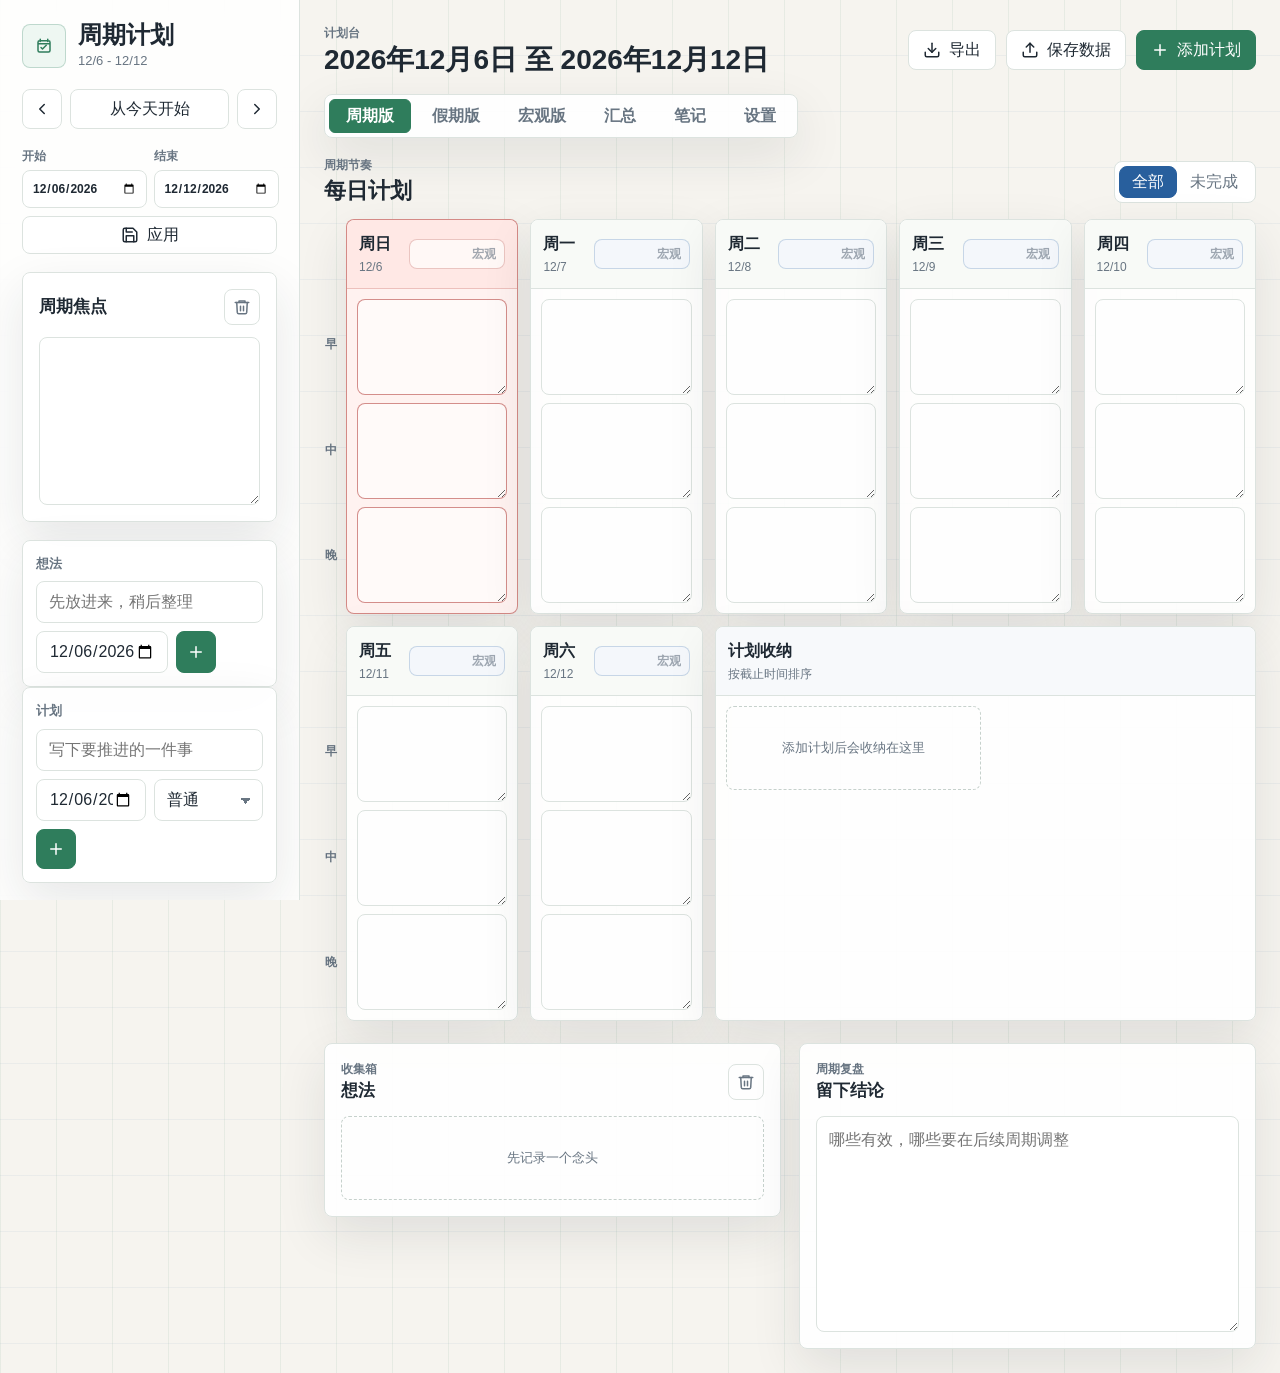
==== daily_program/index.html @ 27de5f19 "Refresh planner script cache version" ====
<!doctype html>
<html lang="zh-CN">
  <head>
    <meta charset="utf-8" />
    <meta name="viewport" content="width=device-width, initial-scale=1" />
    <title>周期计划</title>
    <link rel="stylesheet" href="styles.css?v=20260806-3" />
  </head>
  <body>
    <div class="app-shell">
      <aside class="sidebar">
        <div class="brand">
          <div class="brand-mark" aria-hidden="true">
            <svg viewBox="0 0 24 24" focusable="false">
              <path d="M7 3v3M17 3v3M4 9h16M6 5h12a2 2 0 0 1 2 2v11a2 2 0 0 1-2 2H6a2 2 0 0 1-2-2V7a2 2 0 0 1 2-2Z" />
              <path d="m8 14 2 2 5-5" />
            </svg>
          </div>
          <div>
            <h1>周期计划</h1>
            <p id="weekRange">当前周期</p>
          </div>
        </div>

        <nav class="week-nav" aria-label="周期切换">
          <button class="icon-button" id="prevWeek" type="button" aria-label="上一周期" title="上一周期">
            <svg viewBox="0 0 24 24" focusable="false"><path d="m15 18-6-6 6-6" /></svg>
          </button>
          <button class="today-button" id="currentWeek" type="button">从今天开始</button>
          <button class="icon-button" id="nextWeek" type="button" aria-label="下一周期" title="下一周期">
            <svg viewBox="0 0 24 24" focusable="false"><path d="m9 18 6-6-6-6" /></svg>
          </button>
        </nav>

        <form id="planRangeForm" class="plan-range-form" aria-label="计划周期设置">
          <label>
            <span>开始</span>
            <input id="planStart" type="date" />
          </label>
          <label>
            <span>结束</span>
            <input id="planEnd" type="date" />
          </label>
          <button class="ghost-button" id="planApplyRange" type="submit">
            <svg viewBox="0 0 24 24" focusable="false">
              <path d="M19 21H5a2 2 0 0 1-2-2V5a2 2 0 0 1 2-2h11l5 5v11a2 2 0 0 1-2 2Z" />
              <path d="M17 21v-8H7v8" />
              <path d="M7 3v5h8" />
            </svg>
            应用
          </button>
        </form>

        <details id="focusPanel" class="panel compact-panel" aria-labelledby="focusTitle" open>
          <summary class="mobile-panel-summary">周期焦点</summary>
          <div class="panel-heading">
            <h2 id="focusTitle">周期焦点</h2>
            <button class="icon-button subtle" id="clearWeek" type="button" aria-label="清空当前周期" title="清空当前周期">
              <svg viewBox="0 0 24 24" focusable="false">
                <path d="M3 6h18" />
                <path d="M8 6V4h8v2" />
                <path d="m19 6-.7 13.2A2 2 0 0 1 16.3 21H7.7a2 2 0 0 1-2-1.8L5 6" />
                <path d="M10 11v6M14 11v6" />
              </svg>
            </button>
          </div>
          <textarea id="weeklyFocus" rows="6"></textarea>
        </details>

        <details id="quickPanel" class="sidebar-quick" aria-label="快速记录" open>
          <summary class="mobile-quick-summary">
            <span>快速记录</span>
            <span>想法 / 计划</span>
          </summary>
          <form id="ideaForm" class="quick-form">
            <label for="ideaInput">想法</label>
            <div class="input-row">
              <input id="ideaInput" type="text" maxlength="120" placeholder="先放进来，稍后整理" autocomplete="off" />
              <input id="ideaDeadline" class="quick-deadline" type="date" aria-label="选择想法截止日期" />
              <button class="icon-button filled" type="submit" aria-label="记录想法" title="记录想法">
                <svg viewBox="0 0 24 24" focusable="false">
                  <path d="M5 12h14" />
                  <path d="M12 5v14" />
                </svg>
              </button>
            </div>
          </form>

          <form id="taskForm" class="quick-form">
            <label for="taskInput">计划</label>
            <div class="input-row task-row">
              <input id="taskInput" type="text" maxlength="140" placeholder="写下要推进的一件事" autocomplete="off" />
              <input id="taskDeadline" class="quick-deadline" type="date" aria-label="选择计划截止日期" />
              <select id="taskPriority" aria-label="选择优先级">
                <option value="normal">普通</option>
                <option value="high">重要</option>
                <option value="low">稍后</option>
              </select>
              <button class="icon-button filled" type="submit" aria-label="添加计划" title="添加计划">
                <svg viewBox="0 0 24 24" focusable="false">
                  <path d="M5 12h14" />
                  <path d="M12 5v14" />
                </svg>
              </button>
            </div>
          </form>
        </details>

        <section class="panel stats-panel" aria-label="周期统计">
          <div>
            <span id="doneCount">0</span>
            <p id="doneLabel">已完成</p>
          </div>
          <div>
            <span id="openCount">0</span>
            <p id="openLabel">进行中</p>
          </div>
          <div>
            <span id="ideaCount">0</span>
            <p id="ideaLabel">想法</p>
          </div>
        </section>
      </aside>

      <main class="main-content">
        <header class="topbar">
          <div>
            <p class="eyebrow">计划台</p>
            <h2 id="activeDateLabel">当前周期</h2>
          </div>
          <div class="actions">
            <button class="ghost-button" id="exportData" type="button">
              <svg viewBox="0 0 24 24" focusable="false">
                <path d="M21 15v4a2 2 0 0 1-2 2H5a2 2 0 0 1-2-2v-4" />
                <path d="m7 10 5 5 5-5" />
                <path d="M12 15V3" />
              </svg>
              导出
            </button>
            <button class="ghost-button" id="saveData" type="button">
              <svg viewBox="0 0 24 24" focusable="false">
                <path d="M21 15v4a2 2 0 0 1-2 2H5a2 2 0 0 1-2-2v-4" />
                <path d="m17 8-5-5-5 5" />
                <path d="M12 3v12" />
              </svg>
              保存数据
            </button>
            <button class="primary-button" id="quickAddTask" type="button">
              <svg viewBox="0 0 24 24" focusable="false">
                <path d="M12 5v14M5 12h14" />
              </svg>
              添加计划
            </button>
          </div>
        </header>

        <nav class="page-tabs" role="tablist" aria-label="页面切换">
          <button class="page-tab active" id="plannerPageBtn" type="button" role="tab" aria-controls="plannerView" aria-selected="true">
            周期版
          </button>
          <button class="page-tab" id="holidayPageBtn" type="button" role="tab" aria-controls="holidayView" aria-selected="false">
            假期版
          </button>
          <button class="page-tab" id="periodPageBtn" type="button" role="tab" aria-controls="periodView" aria-selected="false">
            宏观版
          </button>
          <button class="page-tab" id="inboxPageBtn" type="button" role="tab" aria-controls="inboxView" aria-selected="false">
            汇总
          </button>
          <button class="page-tab" id="notesPageBtn" type="button" role="tab" aria-controls="notesView" aria-selected="false">
            笔记
          </button>
          <button class="page-tab" id="syncPageBtn" type="button" role="tab" aria-controls="syncView" aria-selected="false">
            设置
          </button>
        </nav>

        <section class="app-view active" id="plannerView" role="tabpanel" aria-labelledby="plannerPageBtn">
          <section class="workspace">
            <section class="board-section" aria-labelledby="boardTitle">
              <div class="section-heading">
                <div>
                  <p class="eyebrow">周期节奏</p>
                  <h2 id="boardTitle">每日计划</h2>
                </div>
                <div class="view-switch" role="tablist" aria-label="视图切换">
                  <button class="segmented active" id="allView" type="button" role="tab" aria-selected="true">全部</button>
                  <button class="segmented" id="openView" type="button" role="tab" aria-selected="false">未完成</button>
                </div>
              </div>
              <div class="day-grid" id="dayGrid"></div>
            </section>

            <aside class="right-rail">
              <section class="panel idea-panel" aria-labelledby="ideaTitle">
                <div class="panel-heading">
                  <div>
                    <p class="eyebrow">收集箱</p>
                    <h2 id="ideaTitle">想法</h2>
                  </div>
                  <button class="icon-button subtle" id="clearDoneIdeas" type="button" aria-label="清除已整理想法" title="清除已整理想法">
                    <svg viewBox="0 0 24 24" focusable="false">
                      <path d="M3 6h18" />
                      <path d="M8 6V4h8v2" />
                      <path d="m19 6-.7 13.2A2 2 0 0 1 16.3 21H7.7a2 2 0 0 1-2-1.8L5 6" />
                      <path d="M10 11v6M14 11v6" />
                    </svg>
                  </button>
                </div>
                <div class="idea-list" id="ideaList"></div>
              </section>

              <section class="panel review-panel" aria-labelledby="reviewTitle">
                <div class="panel-heading">
                  <div>
                    <p class="eyebrow">周期复盘</p>
                    <h2 id="reviewTitle">留下结论</h2>
                  </div>
                </div>
                <textarea id="weeklyReview" rows="8" placeholder="哪些有效，哪些要在后续周期调整"></textarea>
              </section>
            </aside>
          </section>
        </section>

        <section class="app-view" id="holidayView" role="tabpanel" aria-labelledby="holidayPageBtn">
          <section class="workspace">
            <section class="board-section" aria-labelledby="holidayBoardTitle">
              <div class="section-heading">
                <div>
                  <p class="eyebrow" id="holidayNameLabel">假期节奏</p>
                  <h2 id="holidayBoardTitle">假期计划</h2>
                  <span class="section-subtitle" id="holidayDateLabel"></span>
                </div>
                <div class="view-switch" role="tablist" aria-label="假期视图切换">
                  <button class="segmented active" id="holidayAllView" type="button" role="tab" aria-selected="true">全部</button>
                  <button class="segmented" id="holidayOpenView" type="button" role="tab" aria-selected="false">未完成</button>
                </div>
              </div>
              <div class="day-grid holiday-day-grid" id="holidayDayGrid"></div>
            </section>

            <aside class="right-rail">
              <section class="panel idea-panel" aria-labelledby="holidayIdeaTitle">
                <div class="panel-heading">
                  <div>
                    <p class="eyebrow">假期收集</p>
                    <h2 id="holidayIdeaTitle">想法</h2>
                  </div>
                  <button class="icon-button subtle" id="holidayClearDoneIdeas" type="button" aria-label="清除已整理假期想法" title="清除已整理假期想法">
                    <svg viewBox="0 0 24 24" focusable="false">
                      <path d="M3 6h18" />
                      <path d="M8 6V4h8v2" />
                      <path d="m19 6-.7 13.2A2 2 0 0 1 16.3 21H7.7a2 2 0 0 1-2-1.8L5 6" />
                      <path d="M10 11v6M14 11v6" />
                    </svg>
                  </button>
                </div>
                <div class="idea-list" id="holidayIdeaList"></div>
              </section>

              <section class="panel review-panel" aria-labelledby="holidayReviewTitle">
                <div class="panel-heading">
                  <div>
                    <p class="eyebrow">假期复盘</p>
                    <h2 id="holidayReviewTitle">留下结论</h2>
                  </div>
                </div>
                <textarea id="holidayReview" rows="8" placeholder="假期里哪些做到了，哪些要顺延"></textarea>
              </section>
            </aside>
          </section>
        </section>

        <section class="app-view period-view" id="periodView" role="tabpanel" aria-labelledby="periodPageBtn">
          <section class="period-page">
            <section class="panel period-toolbar" aria-labelledby="periodConfigTitle">
              <div class="panel-heading">
                <div>
                  <p class="eyebrow">时间范围</p>
                  <h2 id="periodConfigTitle">周期设置</h2>
                </div>
              </div>
              <form id="periodConfigForm" class="period-config-form">
                <label class="period-title-field">
                  <span>名称</span>
                  <input id="periodTitle" type="text" maxlength="32" autocomplete="off" placeholder="阶段规划" />
                </label>
                <label>
                  <span>开始日期</span>
                  <input id="periodStart" type="date" />
                </label>
                <label>
                  <span>结束日期</span>
                  <input id="periodEnd" type="date" />
                </label>
                <button class="primary-button" id="periodApplyBtn" type="submit">
                  <svg viewBox="0 0 24 24" focusable="false">
                    <path d="M19 21H5a2 2 0 0 1-2-2V5a2 2 0 0 1 2-2h11l5 5v11a2 2 0 0 1-2 2Z" />
                    <path d="M17 21v-8H7v8" />
                    <path d="M7 3v5h8" />
                  </svg>
                  保存范围
                </button>
                <button class="danger-button" id="periodClearBtn" type="button">
                  <svg viewBox="0 0 24 24" focusable="false">
                    <path d="M3 6h18" />
                    <path d="M8 6V4h8v2" />
                    <path d="m19 6-.7 13.2A2 2 0 0 1 16.3 21H7.7a2 2 0 0 1-2-1.8L5 6" />
                    <path d="M10 11v6M14 11v6" />
                  </svg>
                  清空格子
                </button>
              </form>
              <div id="periodConfigStatus" class="sync-status compact-status">周期范围需要保持在 15 至 180 天。</div>
            </section>

            <section class="period-board" aria-labelledby="periodBoardTitle">
              <div class="section-heading">
                <div>
                  <p class="eyebrow" id="periodRangeMeta">15-180 天</p>
                  <h2 id="periodBoardTitle">宏观规划</h2>
                  <span class="section-subtitle" id="periodDateLabel"></span>
                </div>
              </div>
              <div class="period-scroll" aria-label="宏观规划日历">
                <div class="period-weekdays" aria-hidden="true">
                  <span></span>
                  <span>周一</span>
                  <span>周二</span>
                  <span>周三</span>
                  <span>周四</span>
                  <span>周五</span>
                  <span>周六</span>
                  <span>周日</span>
                </div>
                <div class="period-grid" id="periodGrid"></div>
              </div>
            </section>
          </section>
        </section>

        <section class="app-view aggregate-view" id="inboxView" role="tabpanel" aria-labelledby="inboxPageBtn">
          <section class="aggregate-page">
            <section class="aggregate-board" aria-labelledby="aggregateTitle">
              <div class="section-heading">
                <div>
                  <p class="eyebrow">统一收纳</p>
                  <h2 id="aggregateTitle">想法和计划</h2>
                  <span class="section-subtitle" id="aggregateSummary">待处理 0 · 已收纳 0</span>
                </div>
              </div>

              <div class="aggregate-lanes">
                <section class="aggregate-lane" aria-labelledby="aggregateOpenTitle">
                  <div class="aggregate-lane-head">
                    <div>
                      <p class="eyebrow">待处理</p>
                      <h3 id="aggregateOpenTitle">还在推进</h3>
                    </div>
                    <span class="pill" id="aggregateOpenCount">0</span>
                  </div>
                  <div class="aggregate-list" id="aggregateOpenList"></div>
                </section>

                <section class="aggregate-lane done-lane" aria-labelledby="aggregateDoneTitle">
                  <div class="aggregate-lane-head">
                    <div>
                      <p class="eyebrow">已收纳</p>
                      <h3 id="aggregateDoneTitle">完成和整理过的</h3>
                    </div>
                    <span class="pill" id="aggregateDoneCount">0</span>
                  </div>
                  <div class="aggregate-list" id="aggregateDoneList"></div>
                </section>
              </div>
            </section>
          </section>
        </section>

        <section class="app-view notes-view" id="notesView" role="tabpanel" aria-labelledby="notesPageBtn">
          <section class="notes-page">
            <aside class="panel notes-sidebar" aria-labelledby="notesTitle">
              <div class="panel-heading">
                <div>
                  <p class="eyebrow">笔记列表</p>
                  <h2 id="notesTitle">我的笔记</h2>
                </div>
                <button class="icon-button filled" id="newNoteBtn" type="button" aria-label="新建笔记" title="新建笔记">
                  <svg viewBox="0 0 24 24" focusable="false">
                    <path d="M12 5v14M5 12h14" />
                  </svg>
                </button>
              </div>
              <div class="notes-list" id="notesList"></div>
            </aside>

            <section class="panel note-editor-panel" aria-label="笔记编辑区">
              <div class="note-empty" id="noteEmpty">
                <p>还没有笔记</p>
                <button class="primary-button" id="emptyNewNoteBtn" type="button">新建第一篇笔记</button>
              </div>
              <div class="note-editor-pane" id="noteEditorPane" hidden>
                <div class="note-editor-head">
                  <input id="noteTitleInput" class="note-title-input" type="text" maxlength="80" autocomplete="off" placeholder="笔记标题" aria-label="笔记标题" />
                  <div class="note-editor-actions">
                    <button class="ghost-button" id="addNoteImageBtn" type="button">
                      <svg viewBox="0 0 24 24" focusable="false">
                        <rect x="3" y="3" width="18" height="18" rx="2" />
                        <circle cx="8.5" cy="8.5" r="1.5" />
                        <path d="m21 15-5-5L5 21" />
                      </svg>
                      添加图片
                    </button>
                    <button class="danger-button" id="deleteNoteBtn" type="button">删除笔记</button>
                  </div>
                </div>
                <input id="noteImageInput" class="visually-hidden" type="file" accept="image/png,image/jpeg,image/webp,image/gif" multiple />
                <div
                  class="note-editor"
                  id="noteEditor"
                  contenteditable="true"
                  role="textbox"
                  aria-multiline="true"
                  aria-label="笔记正文"
                  data-placeholder="在这里写笔记，也可以粘贴或拖入图片……"
                ></div>
                <div class="note-editor-meta" id="noteEditorMeta"></div>
              </div>
            </section>
          </section>
        </section>

        <section class="app-view sync-view" id="syncView" role="tabpanel" aria-labelledby="syncPageBtn">
          <section class="sync-page">
            <section class="panel sync-panel" aria-labelledby="syncTitle">
              <div class="panel-heading">
                <div>
                  <p class="eyebrow">私有数据</p>
                  <h2 id="syncTitle">GitHub 同步</h2>
                </div>
              </div>
              <div class="sync-actions">
                <button class="ghost-button" id="githubSaveConfigBtn" type="button">
                  <svg viewBox="0 0 24 24" focusable="false">
                    <path d="M19 21H5a2 2 0 0 1-2-2V5a2 2 0 0 1 2-2h11l5 5v11a2 2 0 0 1-2 2Z" />
                    <path d="M17 21v-8H7v8" />
                    <path d="M7 3v5h8" />
                  </svg>
                  保存配置
                </button>
                <button class="ghost-button" id="githubPullBtn" type="button">
                  <svg viewBox="0 0 24 24" focusable="false">
                    <path d="M21 15v4a2 2 0 0 1-2 2H5a2 2 0 0 1-2-2v-4" />
                    <path d="m7 10 5 5 5-5" />
                    <path d="M12 15V3" />
                  </svg>
                  拉取
                </button>
                <button class="primary-button" id="githubPushBtn" type="button">
                  <svg viewBox="0 0 24 24" focusable="false">
                    <path d="M21 15v4a2 2 0 0 1-2 2H5a2 2 0 0 1-2-2v-4" />
                    <path d="m17 8-5-5-5 5" />
                    <path d="M12 3v12" />
                  </svg>
                  推送
                </button>
                <button class="danger-button" id="githubClearBtn" type="button">清除</button>
              </div>
              <div class="sync-grid">
                <label>
                  <span>Owner</span>
                  <input id="githubOwner" type="text" autocomplete="off" placeholder="qiutao20" />
                </label>
                <label>
                  <span>Repository</span>
                  <input id="githubRepo" type="text" autocomplete="off" placeholder="private_data" />
                </label>
                <label>
                  <span>Branch</span>
                  <input id="githubBranch" type="text" autocomplete="off" placeholder="main" />
                </label>
                <label>
                  <span>JSON path</span>
                  <input id="githubPath" type="text" autocomplete="off" placeholder="weekly-planner-data.json" />
                </label>
                <label class="sync-token">
                  <span>Token</span>
                  <input id="githubToken" type="password" autocomplete="off" placeholder="Contents read/write token" />
                </label>
                <label class="check-row">
                  <input id="githubAutoPull" type="checkbox" />
                  打开页面后自动拉取
                </label>
                <label class="check-row">
                  <input id="githubAutoPush" type="checkbox" />
                  修改后自动推送
                </label>
              </div>
              <div id="githubStatus" class="sync-status">未配置 GitHub 同步。</div>
            </section>

            <section class="panel sync-panel holiday-config-panel" aria-labelledby="holidayConfigTitle">
              <div class="panel-heading">
                <div>
                  <p class="eyebrow">假期版</p>
                  <h2 id="holidayConfigTitle">假期信息</h2>
                </div>
              </div>
              <form id="holidayConfigForm" class="holiday-config-form">
                <div class="sync-grid holiday-config-grid">
                  <label>
                    <span>假期名</span>
                    <input id="customHolidayName" type="text" maxlength="24" autocomplete="off" placeholder="中秋节" />
                  </label>
                  <label>
                    <span>开始日期</span>
                    <input id="customHolidayStart" type="date" />
                  </label>
                  <label>
                    <span>结束日期</span>
                    <input id="customHolidayEnd" type="date" />
                  </label>
                </div>
                <div class="sync-actions holiday-config-actions">
                  <button class="primary-button" id="saveHolidayConfigBtn" type="submit">
                    <svg viewBox="0 0 24 24" focusable="false">
                      <path d="M19 21H5a2 2 0 0 1-2-2V5a2 2 0 0 1 2-2h11l5 5v11a2 2 0 0 1-2 2Z" />
                      <path d="M17 21v-8H7v8" />
                      <path d="M7 3v5h8" />
                    </svg>
                    保存并使用
                  </button>
                  <button class="ghost-button" id="clearHolidayConfigBtn" type="button">
                    恢复内置
                  </button>
                </div>
              </form>
              <div id="holidayConfigStatus" class="sync-status compact-status">未设置自定义假期。</div>
            </section>
          </section>
        </section>
      </main>
    </div>

    <dialog id="taskDialog" class="task-dialog">
      <form method="dialog" id="dialogForm">
        <div class="dialog-head">
          <h2>编辑计划</h2>
          <button class="icon-button subtle" id="closeDialog" type="button" aria-label="关闭" title="关闭">
            <svg viewBox="0 0 24 24" focusable="false">
              <path d="M18 6 6 18M6 6l12 12" />
            </svg>
          </button>
        </div>
        <input id="dialogTaskId" type="hidden" />
        <label>
          内容
          <input id="dialogTitle" type="text" maxlength="140" required />
        </label>
        <div class="dialog-grid">
          <label>
            截止
            <input id="dialogDeadline" type="date" required />
          </label>
          <label>
            优先级
            <select id="dialogPriority">
              <option value="normal">普通</option>
              <option value="high">重要</option>
              <option value="low">稍后</option>
            </select>
          </label>
        </div>
        <label>
          备注
          <textarea id="dialogNotes" rows="4" placeholder="进度、依赖、下一步"></textarea>
        </label>
        <div class="dialog-actions">
          <button class="danger-button" id="deleteTask" type="button">删除</button>
          <button class="primary-button" value="default" type="submit">保存</button>
        </div>
      </form>
    </dialog>

    <dialog id="ideaDialog" class="task-dialog">
      <form method="dialog" id="ideaDialogForm">
        <div class="dialog-head">
          <h2>编辑想法</h2>
          <button class="icon-button subtle" id="closeIdeaDialog" type="button" aria-label="关闭" title="关闭">
            <svg viewBox="0 0 24 24" focusable="false">
              <path d="M18 6 6 18M6 6l12 12" />
            </svg>
          </button>
        </div>
        <input id="dialogIdeaId" type="hidden" />
        <label>
          内容
          <textarea id="dialogIdeaText" rows="5" maxlength="240" required></textarea>
        </label>
        <label>
          截止
          <input id="dialogIdeaDeadline" type="date" required />
        </label>
        <div class="dialog-actions">
          <button class="danger-button" id="deleteDialogIdea" type="button">删除</button>
          <button class="primary-button" value="default" type="submit">保存</button>
        </div>
      </form>
    </dialog>

    <div class="toast" id="toast" role="status" aria-live="polite"></div>
    <script src="app.js?v=20260830-1"></script>
  </body>
</html>
---- daily_program/styles.css ----
:root {
  color-scheme: light;
  --bg: #f6f4ef;
  --surface: #ffffff;
  --surface-soft: #f8faf7;
  --ink: #1f2933;
  --muted: #687582;
  --line: #dce3df;
  --line-strong: #c6d1cc;
  --green: #2f7d5c;
  --green-dark: #246447;
  --blue: #285f9d;
  --amber: #b7791f;
  --red: #b5413c;
  --shadow: 0 18px 50px rgba(27, 38, 49, 0.1);
  --radius: 8px;
}

* {
  box-sizing: border-box;
}

html {
  min-height: 100%;
}

body {
  min-height: 100vh;
  margin: 0;
  background:
    linear-gradient(90deg, rgba(47, 125, 92, 0.08) 1px, transparent 1px),
    linear-gradient(0deg, rgba(40, 95, 157, 0.06) 1px, transparent 1px),
    var(--bg);
  background-size: 56px 56px;
  color: var(--ink);
  font-family:
    "Microsoft YaHei",
    "PingFang SC",
    "Segoe UI",
    Arial,
    sans-serif;
  line-height: 1.5;
}

button,
input,
select,
textarea {
  font: inherit;
}

button {
  cursor: pointer;
}

button:disabled {
  cursor: not-allowed;
  opacity: 0.56;
}

svg {
  width: 18px;
  height: 18px;
  fill: none;
  stroke: currentColor;
  stroke-width: 2;
  stroke-linecap: round;
  stroke-linejoin: round;
}

.app-shell {
  display: grid;
  grid-template-columns: 300px minmax(0, 1fr);
  min-height: 100vh;
}

.sidebar {
  position: sticky;
  top: 0;
  display: flex;
  flex-direction: column;
  gap: 18px;
  height: 100vh;
  overflow: auto;
  padding: 22px;
  border-right: 1px solid var(--line);
  background: rgba(255, 255, 255, 0.86);
  backdrop-filter: blur(16px);
}

.brand {
  display: flex;
  gap: 12px;
  align-items: center;
}

.brand-mark {
  display: grid;
  place-items: center;
  width: 44px;
  height: 44px;
  border: 1px solid rgba(47, 125, 92, 0.25);
  border-radius: var(--radius);
  color: var(--green);
  background: #eef7f2;
}

.brand h1,
.topbar h2,
.section-heading h2,
.panel h2,
.dialog-head h2 {
  margin: 0;
  letter-spacing: 0;
}

.brand h1 {
  font-size: 24px;
  line-height: 1.1;
}

.brand p,
.stats-panel p,
.eyebrow {
  margin: 0;
  color: var(--muted);
}

.brand p {
  margin-top: 3px;
  font-size: 13px;
}

.week-nav,
.actions,
.input-row,
.panel-heading,
.section-heading,
.dialog-head,
.dialog-actions,
.view-switch {
  display: flex;
  align-items: center;
}

.week-nav {
  gap: 8px;
}

.plan-range-form {
  display: grid;
  grid-template-columns: repeat(2, minmax(0, 1fr));
  gap: 8px;
}

.plan-range-form label {
  display: grid;
  gap: 5px;
  min-width: 0;
  color: var(--muted);
  font-size: 12px;
  font-weight: 700;
}

.plan-range-form input {
  min-height: 38px;
  padding: 0 9px;
}

.plan-range-form button {
  grid-column: 1 / -1;
  min-height: 38px;
}

.icon-button,
.today-button,
.ghost-button,
.primary-button,
.danger-button,
.segmented {
  display: inline-flex;
  align-items: center;
  justify-content: center;
  min-height: 40px;
  border: 1px solid transparent;
  border-radius: var(--radius);
  transition:
    background 160ms ease,
    border-color 160ms ease,
    color 160ms ease,
    transform 160ms ease;
}

.icon-button {
  flex: 0 0 auto;
  width: 40px;
  padding: 0;
  color: var(--ink);
  background: var(--surface);
  border-color: var(--line);
}

.icon-button:hover,
.ghost-button:hover,
.today-button:hover,
.segmented:hover {
  border-color: var(--line-strong);
  background: #f5f8f6;
}

.icon-button:active,
.ghost-button:active,
.primary-button:active,
.danger-button:active,
.today-button:active,
.segmented:active {
  transform: translateY(1px);
}

.icon-button.subtle {
  width: 36px;
  min-height: 36px;
  color: var(--muted);
  background: transparent;
}

.icon-button.filled {
  color: #ffffff;
  background: var(--green);
  border-color: var(--green);
}

.icon-button.filled:hover,
.primary-button:hover {
  background: var(--green-dark);
  border-color: var(--green-dark);
}

.today-button,
.ghost-button,
.primary-button,
.danger-button {
  gap: 8px;
  padding: 0 14px;
  white-space: nowrap;
}

.today-button,
.ghost-button {
  color: var(--ink);
  background: var(--surface);
  border-color: var(--line);
}

.today-button {
  flex: 1;
}

.primary-button {
  color: #ffffff;
  background: var(--green);
  border-color: var(--green);
}

.danger-button {
  color: var(--red);
  background: #fff6f5;
  border-color: #f2c4bf;
}

.danger-button:hover {
  color: #ffffff;
  background: var(--red);
  border-color: var(--red);
}

.panel {
  border: 1px solid var(--line);
  border-radius: var(--radius);
  background: rgba(255, 255, 255, 0.92);
  box-shadow: var(--shadow);
}

.compact-panel,
.review-panel,
.idea-panel,
.sync-panel,
.period-toolbar {
  padding: 16px;
}

.panel-heading {
  justify-content: space-between;
  gap: 12px;
  margin-bottom: 12px;
}

.panel h2 {
  font-size: 17px;
}

textarea,
input,
select {
  width: 100%;
  border: 1px solid var(--line);
  border-radius: var(--radius);
  color: var(--ink);
  background: var(--surface);
  outline: none;
}

textarea,
input {
  transition:
    border-color 160ms ease,
    box-shadow 160ms ease,
    background 160ms ease;
}

textarea {
  display: block;
  min-height: 120px;
  padding: 11px 12px;
  resize: both;
}

textarea:focus {
  position: relative;
  z-index: 2;
}

input,
select {
  min-height: 42px;
  padding: 0 12px;
}

select {
  appearance: none;
  padding-right: 34px;
  background:
    linear-gradient(45deg, transparent 50%, var(--muted) 50%) calc(100% - 16px) 18px / 6px 6px no-repeat,
    linear-gradient(135deg, var(--muted) 50%, transparent 50%) calc(100% - 11px) 18px / 6px 6px no-repeat,
    var(--surface);
}

textarea:focus,
input:focus,
select:focus {
  border-color: rgba(47, 125, 92, 0.7);
  box-shadow: 0 0 0 3px rgba(47, 125, 92, 0.13);
}

.stats-panel {
  display: grid;
  grid-template-columns: repeat(3, minmax(0, 1fr));
  margin-top: auto;
  overflow: hidden;
}

.stats-panel div {
  padding: 14px 10px;
  text-align: center;
}

.stats-panel div + div {
  border-left: 1px solid var(--line);
}

.stats-panel span {
  display: block;
  font-size: 24px;
  font-weight: 800;
  line-height: 1.1;
}

.stats-panel p {
  margin-top: 4px;
  font-size: 12px;
}

.main-content {
  min-width: 0;
  padding: 24px;
}

.topbar {
  display: flex;
  justify-content: space-between;
  gap: 18px;
  align-items: center;
  margin-bottom: 18px;
}

.topbar h2 {
  margin-top: 2px;
  font-size: 28px;
  line-height: 1.15;
}

.eyebrow {
  font-size: 12px;
  font-weight: 700;
  letter-spacing: 0;
  text-transform: uppercase;
}

.actions {
  gap: 10px;
  flex-wrap: wrap;
  justify-content: flex-end;
}

.page-tabs {
  display: inline-flex;
  gap: 4px;
  margin-bottom: 18px;
  padding: 4px;
  border: 1px solid var(--line);
  border-radius: var(--radius);
  background: rgba(255, 255, 255, 0.92);
  box-shadow: var(--shadow);
}

.page-tab {
  min-height: 34px;
  padding: 0 16px;
  border: 1px solid transparent;
  border-radius: 6px;
  color: var(--muted);
  background: transparent;
  font-weight: 700;
}

.page-tab:hover {
  background: #f5f8f6;
}

.page-tab.active {
  color: #ffffff;
  background: var(--green);
  border-color: var(--green);
}

.app-view {
  display: none;
}

.app-view.active {
  display: block;
}

.visually-hidden {
  position: absolute !important;
  width: 1px !important;
  height: 1px !important;
  padding: 0 !important;
  overflow: hidden !important;
  clip: rect(0, 0, 0, 0) !important;
  white-space: nowrap !important;
  border: 0 !important;
}

.input-strip {
  display: grid;
  grid-template-columns: minmax(240px, 0.8fr) minmax(360px, 1.2fr);
  gap: 14px;
  margin-bottom: 18px;
}

.quick-form {
  min-width: 0;
  padding: 14px;
  border: 1px solid var(--line);
  border-radius: var(--radius);
  background: rgba(255, 255, 255, 0.92);
  box-shadow: var(--shadow);
}

.quick-form label {
  display: block;
  margin-bottom: 8px;
  color: var(--muted);
  font-size: 13px;
  font-weight: 700;
}

.sidebar-quick {
  display: grid;
  gap: 12px;
}

.mobile-quick-summary,
.mobile-panel-summary {
  display: none;
}

.mobile-quick-summary::-webkit-details-marker,
.mobile-panel-summary::-webkit-details-marker {
  display: none;
}

.sidebar-quick .quick-form {
  padding: 13px;
}

.sidebar-quick .input-row {
  align-items: stretch;
  flex-wrap: wrap;
}

.sidebar-quick .input-row input {
  flex: 1 1 calc(100% - 48px);
}

.sidebar-quick .task-row input {
  flex-basis: 100%;
}

.sidebar-quick .task-row select {
  flex: 1 1 calc(50% - 6px);
}

.sidebar-quick .input-row .quick-deadline {
  flex: 0 0 132px;
}

.sidebar-quick .task-row .quick-deadline {
  flex: 1 1 calc(50% - 6px);
}

.input-row {
  gap: 8px;
}

.input-row input {
  min-width: 0;
}

.task-row {
  grid-template-columns: 1fr;
}

.quick-deadline,
.task-row select {
  flex: 0 0 112px;
}

.workspace {
  display: grid;
  grid-template-columns: minmax(0, 1fr) 340px;
  gap: 18px;
  align-items: start;
}

.board-section {
  min-width: 0;
}

.section-heading {
  justify-content: space-between;
  gap: 14px;
  margin-bottom: 12px;
}

.section-heading h2 {
  font-size: 22px;
}

.section-subtitle {
  display: block;
  margin-top: 3px;
  color: var(--muted);
  font-size: 12px;
}

.view-switch {
  flex: 0 0 auto;
  padding: 4px;
  border: 1px solid var(--line);
  border-radius: var(--radius);
  background: var(--surface);
}

.segmented {
  min-height: 32px;
  padding: 0 12px;
  color: var(--muted);
  background: transparent;
}

.segmented.active {
  color: #ffffff;
  background: var(--blue);
  border-color: var(--blue);
}

.day-grid {
  display: flex;
  flex-direction: column;
  gap: 12px;
  padding-bottom: 4px;
}

.week-row {
  display: grid;
  grid-template-columns: 14px minmax(0, 1fr);
  gap: 8px;
  align-items: stretch;
}

.week-row-cells {
  display: grid;
  grid-template-columns: repeat(var(--days-per-row, 5), minmax(0, 1fr));
  gap: 12px;
  align-items: stretch;
}

.holiday-day-grid {
  --days-per-row: 7;
}

.time-marker {
  display: flex;
  flex-direction: column;
  min-height: 360px;
}

.time-marker-head {
  min-height: 66px;
}

.time-marker-body {
  display: flex;
  flex: 1;
  flex-direction: column;
  gap: 8px;
  padding: 10px 0;
}

.time-marker-label {
  display: grid;
  place-items: center;
  flex: 1;
  min-height: 82px;
  color: var(--muted);
  font-size: 12px;
  font-weight: 800;
}

.day-column {
  display: flex;
  flex-direction: column;
  min-height: 360px;
  border: 1px solid var(--line);
  border-radius: var(--radius);
  background: rgba(255, 255, 255, 0.9);
  box-shadow: var(--shadow);
}

.day-column.today,
.day-column.today .day-slot {
  border-color: rgba(181, 65, 60, 0.58);
}

.day-column.today {
  background: #fff2f0;
}

.day-column.today .day-head {
  border-bottom-color: rgba(181, 65, 60, 0.24);
  background: #ffe8e5;
}

.day-column.today .day-slot {
  background: rgba(255, 251, 250, 0.9);
}

.day-head {
  display: flex;
  align-items: center;
  justify-content: space-between;
  gap: 8px;
  min-height: 66px;
  padding: 12px;
  border-bottom: 1px solid var(--line);
  background: var(--surface-soft);
  border-radius: var(--radius) var(--radius) 0 0;
}

.day-title {
  min-width: 0;
}

.day-name {
  display: block;
  font-weight: 800;
}

.day-date {
  display: block;
  margin-top: 2px;
  color: var(--muted);
  font-size: 12px;
}

.day-period-note {
  flex: 0 1 96px;
  width: auto;
  min-width: 58px;
  min-height: 30px;
  padding: 0 8px;
  border-color: rgba(40, 95, 157, 0.22);
  color: var(--blue);
  background: rgba(242, 247, 253, 0.78);
  font-size: 12px;
  font-weight: 800;
  text-align: right;
}

.day-period-note::placeholder {
  color: rgba(104, 117, 130, 0.62);
}

.day-column.today .day-period-note {
  border-color: rgba(181, 65, 60, 0.28);
  color: var(--red);
  background: rgba(255, 251, 250, 0.84);
}

.day-slot-list {
  display: flex;
  flex: 1;
  flex-direction: column;
  gap: 8px;
  padding: 10px;
}

.day-slot-row {
  display: grid;
  grid-template-columns: minmax(0, 1fr);
  flex: 1;
  min-height: 82px;
}

.day-slot {
  flex: 1;
  min-height: 100%;
  resize: both;
  background: rgba(255, 255, 255, 0.74);
}

.plan-inbox {
  display: flex;
  grid-column: span 3;
  flex-direction: column;
  min-height: 360px;
  border: 1px solid var(--line);
  border-radius: var(--radius);
  background: rgba(255, 255, 255, 0.92);
  box-shadow: var(--shadow);
}

.inbox-head {
  background: #f7f9fb;
}

.task-list {
  display: flex;
  flex: 1;
  flex-direction: column;
  gap: 9px;
  padding: 10px;
}

.inbox-task-list {
  display: grid;
  grid-template-columns: repeat(2, minmax(0, 1fr));
  align-content: start;
  max-height: 292px;
  overflow: auto;
}

.compact-inbox .inbox-task-list {
  grid-template-columns: 1fr;
}

.task-card {
  display: grid;
  grid-template-columns: 24px minmax(0, 1fr) 28px;
  gap: 8px;
  align-items: start;
  min-height: 78px;
  padding: 10px;
  border: 1px solid var(--line);
  border-left: 4px solid var(--blue);
  border-radius: var(--radius);
  background: var(--surface);
}

.task-card.priority-high {
  border-left-color: var(--red);
}

.task-card.priority-low {
  border-left-color: var(--amber);
}

.task-card.done {
  opacity: 0.68;
}

.task-card.done .task-title {
  color: var(--muted);
  text-decoration: line-through;
}

.check-button {
  display: grid;
  place-items: center;
  width: 24px;
  height: 24px;
  padding: 0;
  border: 1px solid var(--line-strong);
  border-radius: 6px;
  color: transparent;
  background: #ffffff;
}

.task-card.done .check-button {
  color: #ffffff;
  background: var(--green);
  border-color: var(--green);
}

.check-button svg {
  width: 16px;
  height: 16px;
}

.task-title {
  margin: 1px 0 8px;
  overflow-wrap: anywhere;
  font-weight: 700;
  line-height: 1.35;
}

.task-meta {
  display: flex;
  flex-wrap: wrap;
  gap: 6px;
  align-items: center;
}

.pill {
  display: inline-flex;
  align-items: center;
  min-height: 22px;
  padding: 0 7px;
  border: 1px solid var(--line);
  border-radius: 999px;
  color: var(--muted);
  background: #f8faf9;
  font-size: 12px;
  white-space: nowrap;
}

.pill.high {
  color: var(--red);
  border-color: #edc6c2;
  background: #fff7f6;
}

.pill.low {
  color: #8a5b0b;
  border-color: #ead6a7;
  background: #fff9e8;
}

.pill.day-label {
  color: var(--blue);
  border-color: #c8dcf0;
  background: #f2f7fd;
}

.edit-task,
.edit-idea {
  width: 28px;
  min-height: 28px;
  border: 0;
  color: var(--muted);
  background: transparent;
}

.edit-task:hover,
.edit-idea:hover {
  color: var(--ink);
  background: #eef2f0;
}

.empty-state {
  display: grid;
  place-items: center;
  min-height: 84px;
  padding: 12px;
  border: 1px dashed var(--line-strong);
  border-radius: var(--radius);
  color: var(--muted);
  text-align: center;
  font-size: 13px;
}

.right-rail {
  display: flex;
  flex-direction: column;
  gap: 18px;
  min-width: 0;
}

.sync-view {
  padding-bottom: 24px;
}

.sync-page {
  display: flex;
  flex-direction: column;
  gap: 18px;
  max-width: 980px;
}

.period-view {
  padding-bottom: 24px;
}

.aggregate-view {
  padding-bottom: 24px;
}

.notes-view {
  padding-bottom: 24px;
}

.period-page {
  display: flex;
  flex-direction: column;
  gap: 18px;
}

.aggregate-page {
  display: flex;
  flex-direction: column;
  gap: 18px;
}

.notes-page {
  display: grid;
  grid-template-columns: minmax(220px, 300px) minmax(0, 1fr);
  gap: 18px;
  align-items: stretch;
  min-height: 640px;
}

.notes-sidebar,
.note-editor-panel {
  min-width: 0;
  padding: 16px;
}

.notes-sidebar {
  display: flex;
  flex-direction: column;
}

.notes-list {
  display: flex;
  flex: 1;
  flex-direction: column;
  gap: 8px;
  min-height: 0;
  max-height: calc(100vh - 240px);
  overflow: auto;
}

.notes-list-item {
  display: flex;
  flex: 0 0 auto;
  flex-direction: column;
  gap: 4px;
  width: 100%;
  min-height: 64px;
  padding: 10px 12px;
  border: 1px solid var(--line);
  border-radius: var(--radius);
  color: var(--ink);
  background: var(--surface);
  text-align: left;
}

.notes-list-item:hover {
  border-color: rgba(47, 125, 92, 0.42);
  background: #f5f8f6;
}

.notes-list-item.active {
  border-color: var(--green);
  background: #eef7f2;
  box-shadow: inset 3px 0 0 var(--green);
}

.notes-list-item span {
  overflow: hidden;
  font-weight: 800;
  text-overflow: ellipsis;
  white-space: nowrap;
}

.notes-list-item small,
.note-editor-meta {
  color: var(--muted);
  font-size: 12px;
}

.notes-list-empty {
  margin: auto 0;
}

.note-editor-panel {
  display: flex;
  flex-direction: column;
}

.note-empty {
  display: grid;
  place-items: center;
  align-content: center;
  flex: 1;
  gap: 14px;
  min-height: 520px;
  color: var(--muted);
  text-align: center;
}

.note-empty[hidden],
.note-editor-pane[hidden] {
  display: none;
}

.note-empty p {
  margin: 0;
  font-weight: 800;
}

.note-editor-pane {
  display: flex;
  flex: 1;
  flex-direction: column;
  gap: 12px;
  min-width: 0;
}

.note-editor-head {
  display: flex;
  align-items: center;
  gap: 12px;
}

.note-title-input {
  flex: 1;
  min-width: 0;
  min-height: 48px;
  padding: 0 4px;
  border-width: 0 0 1px;
  border-radius: 0;
  background: transparent;
  font-size: 24px;
  font-weight: 800;
}

.note-editor-actions {
  display: flex;
  flex: 0 0 auto;
  gap: 8px;
}

.note-editor {
  width: 100%;
  min-width: 280px;
  min-height: 520px;
  padding: 18px;
  overflow: auto;
  resize: both;
  border: 1px solid var(--line);
  border-radius: var(--radius);
  background: var(--surface);
  outline: none;
  white-space: pre-wrap;
  overflow-wrap: anywhere;
}

.note-editor:focus {
  position: relative;
  z-index: 2;
  border-color: rgba(47, 125, 92, 0.7);
  box-shadow: 0 0 0 3px rgba(47, 125, 92, 0.13);
}

.note-editor:empty::before {
  content: attr(data-placeholder);
  color: var(--muted);
  pointer-events: none;
}

.note-editor img {
  display: block;
  max-width: 100%;
  height: auto;
  margin: 14px 0;
  border-radius: var(--radius);
  box-shadow: 0 8px 24px rgba(27, 38, 49, 0.12);
}

.note-editor-meta {
  min-height: 18px;
  text-align: right;
}

.period-toolbar {
  max-width: 1120px;
}

.period-config-form {
  display: grid;
  grid-template-columns: minmax(180px, 2fr) repeat(2, minmax(150px, 1fr)) minmax(128px, auto) minmax(128px, auto);
  gap: 12px;
  align-items: end;
}

.period-config-form label {
  display: grid;
  gap: 6px;
  min-width: 0;
  color: var(--muted);
  font-size: 12px;
  font-weight: 700;
}

.period-config-form input {
  min-height: 38px;
  color: var(--ink);
  font-weight: 400;
}

.period-config-form button {
  min-width: 0;
  padding: 0 12px;
}

.period-board {
  min-width: 0;
}

.period-scroll {
  overflow: auto;
  padding-bottom: 8px;
  scroll-padding: 8px;
}

.period-weekdays,
.period-week-row {
  display: grid;
  grid-template-columns: 78px repeat(7, minmax(110px, 1fr));
  gap: 8px;
  min-width: 900px;
}

.period-weekdays {
  margin-bottom: 8px;
}

.period-weekdays span {
  display: grid;
  place-items: center;
  min-height: 28px;
  border: 1px solid var(--line);
  border-radius: 6px;
  color: var(--muted);
  background: rgba(255, 255, 255, 0.76);
  font-size: 12px;
  font-weight: 800;
}

.period-weekdays span:first-child {
  border-color: transparent;
  background: transparent;
}

.period-grid {
  display: flex;
  flex-direction: column;
  gap: 8px;
  min-width: 900px;
}

.period-week-label {
  display: flex;
  flex-direction: column;
  justify-content: center;
  min-height: 112px;
  padding: 10px;
  border: 1px solid var(--line);
  border-radius: var(--radius);
  background: rgba(248, 250, 247, 0.92);
}

.period-week-label span {
  font-size: 13px;
  font-weight: 800;
}

.period-week-label small {
  margin-top: 3px;
  color: var(--muted);
  font-size: 11px;
  line-height: 1.25;
}

.period-day-cell {
  display: flex;
  flex-direction: column;
  min-height: 112px;
  border: 1px solid var(--line);
  border-radius: var(--radius);
  background: rgba(255, 255, 255, 0.92);
  box-shadow: 0 10px 28px rgba(27, 38, 49, 0.07);
}

.period-day-cell.today {
  border-color: rgba(181, 65, 60, 0.58);
  background: #fff2f0;
}

.period-day-cell.filled {
  border-color: rgba(40, 95, 157, 0.38);
  background: #f7fbff;
}

.period-day-cell-blank {
  border-style: dashed;
  background: rgba(255, 255, 255, 0.32);
  box-shadow: none;
}

.period-day-head {
  display: flex;
  align-items: baseline;
  justify-content: space-between;
  gap: 6px;
  min-height: 32px;
  padding: 8px 9px 0;
}

.period-day-head span {
  font-size: 14px;
  font-weight: 800;
}

.period-day-head small {
  color: var(--muted);
  font-size: 11px;
  font-weight: 700;
}

.period-day-note {
  flex: 1;
  min-height: 72px;
  padding: 6px 8px 8px;
  border: 0;
  background: transparent;
  box-shadow: none;
  resize: both;
  font-size: 13px;
  line-height: 1.35;
}

.period-day-note:focus {
  box-shadow: inset 0 0 0 2px rgba(47, 125, 92, 0.22);
}

.aggregate-board {
  min-width: 0;
}

.aggregate-lanes {
  display: grid;
  grid-template-columns: minmax(0, 1fr) minmax(0, 1fr);
  gap: 18px;
  align-items: start;
}

.aggregate-lane {
  min-width: 0;
}

.aggregate-lane-head {
  display: flex;
  align-items: center;
  justify-content: space-between;
  gap: 12px;
  margin-bottom: 10px;
}

.aggregate-lane-head h3 {
  margin: 0;
  font-size: 18px;
  letter-spacing: 0;
}

.aggregate-list {
  display: flex;
  flex-direction: column;
  gap: 10px;
}

.aggregate-item {
  display: grid;
  grid-template-columns: 24px minmax(0, 1fr) auto;
  gap: 10px;
  align-items: start;
  padding: 11px;
  border: 1px solid var(--line);
  border-left: 4px solid var(--blue);
  border-radius: var(--radius);
  background: rgba(255, 255, 255, 0.92);
  box-shadow: 0 10px 28px rgba(27, 38, 49, 0.07);
}

.aggregate-item.idea {
  border-left-color: var(--green);
}

.aggregate-item.done {
  opacity: 0.7;
}

.aggregate-item.done .aggregate-title {
  color: var(--muted);
  text-decoration: line-through;
}

.aggregate-item.done .check-button {
  color: #ffffff;
  background: var(--green);
  border-color: var(--green);
}

.aggregate-title {
  margin: 0 0 8px;
  overflow-wrap: anywhere;
  font-weight: 800;
  line-height: 1.35;
}

.aggregate-meta {
  gap: 6px;
}

.aggregate-kind.task {
  color: var(--blue);
  border-color: #c8dcf0;
  background: #f2f7fd;
}

.aggregate-kind.idea {
  color: var(--green);
  border-color: #c8e2d4;
  background: #f0f8f4;
}

.idea-list {
  display: flex;
  flex-direction: column;
  gap: 8px;
  max-height: 390px;
  overflow: auto;
}

.idea-item {
  display: grid;
  grid-template-columns: 24px minmax(0, 1fr) auto;
  gap: 8px;
  align-items: start;
  min-height: 54px;
  padding: 9px;
  border: 1px solid var(--line);
  border-radius: var(--radius);
  background: var(--surface);
}

.idea-item.archived {
  opacity: 0.62;
}

.idea-item.archived .idea-text {
  text-decoration: line-through;
}

.idea-text {
  margin: 0;
  overflow-wrap: anywhere;
}

.idea-time {
  display: block;
  margin-top: 3px;
  color: var(--muted);
  font-size: 12px;
}

.idea-actions,
.aggregate-actions {
  display: flex;
  gap: 2px;
  align-items: flex-start;
}

.delete-idea {
  width: 28px;
  min-height: 28px;
  border: 0;
  color: var(--muted);
  background: transparent;
}

.delete-idea:hover,
.aggregate-delete:hover {
  color: var(--red);
  background: #fff6f5;
}

.sync-actions {
  display: grid;
  grid-template-columns: repeat(4, minmax(0, 1fr));
  gap: 8px;
  margin-bottom: 12px;
}

.sync-actions button {
  min-width: 0;
  padding: 0 10px;
}

.sync-grid {
  display: grid;
  grid-template-columns: repeat(4, minmax(0, 1fr));
  gap: 12px;
}

.sync-grid label {
  display: grid;
  gap: 6px;
  min-width: 0;
  color: var(--muted);
  font-size: 12px;
  font-weight: 700;
}

.sync-grid label input[type="text"],
.sync-grid label input[type="password"],
.sync-grid label input[type="date"] {
  min-height: 38px;
  color: var(--ink);
  font-weight: 400;
}

.holiday-config-form {
  display: grid;
  gap: 12px;
}

.holiday-config-grid {
  grid-template-columns: minmax(180px, 2fr) repeat(2, minmax(150px, 1fr));
}

.holiday-config-actions {
  grid-template-columns: repeat(2, minmax(0, 170px));
  justify-content: start;
  margin-bottom: 0;
}

.sync-token {
  grid-column: span 2;
}

.check-row {
  display: flex !important;
  grid-template-columns: none !important;
  gap: 8px !important;
  align-items: center;
  min-height: 28px;
  color: var(--ink) !important;
  font-size: 13px !important;
  font-weight: 500 !important;
}

.check-row input {
  width: 16px;
  min-height: 16px;
  padding: 0;
  accent-color: var(--green);
}

.sync-status {
  margin-top: 12px;
  min-height: 70px;
  padding: 10px;
  border: 1px solid var(--line);
  border-radius: var(--radius);
  color: var(--muted);
  background: var(--surface-soft);
  font-size: 12px;
  line-height: 1.45;
  white-space: pre-wrap;
}

.compact-status {
  min-height: 0;
}

.task-dialog {
  width: min(520px, calc(100vw - 32px));
  padding: 0;
  border: 1px solid var(--line);
  border-radius: var(--radius);
  box-shadow: 0 22px 70px rgba(22, 31, 42, 0.22);
}

.task-dialog::backdrop {
  background: rgba(31, 41, 51, 0.36);
  backdrop-filter: blur(4px);
}

.task-dialog form {
  display: flex;
  flex-direction: column;
  gap: 14px;
  padding: 18px;
}

.dialog-head {
  justify-content: space-between;
}

.dialog-head h2 {
  font-size: 20px;
}

.task-dialog label {
  display: grid;
  gap: 7px;
  color: var(--muted);
  font-size: 13px;
  font-weight: 700;
}

.task-dialog label input,
.task-dialog label select,
.task-dialog label textarea {
  color: var(--ink);
  font-weight: 400;
}

.dialog-grid {
  display: grid;
  grid-template-columns: 1fr 1fr;
  gap: 12px;
}

.dialog-actions {
  justify-content: space-between;
  gap: 10px;
}

.toast {
  position: fixed;
  right: 18px;
  bottom: 18px;
  z-index: 10;
  max-width: min(360px, calc(100vw - 36px));
  padding: 11px 14px;
  border: 1px solid rgba(47, 125, 92, 0.24);
  border-radius: var(--radius);
  color: #ffffff;
  background: rgba(36, 100, 71, 0.96);
  box-shadow: var(--shadow);
  opacity: 0;
  pointer-events: none;
  transform: translateY(8px);
  transition:
    opacity 180ms ease,
    transform 180ms ease;
}

.toast.show {
  opacity: 1;
  transform: translateY(0);
}

@media (max-width: 1480px) {
  .workspace {
    grid-template-columns: 1fr;
  }

  .right-rail {
    display: grid;
    grid-template-columns: 1fr 1fr;
    align-items: start;
  }

  .day-column,
  .plan-inbox {
    min-height: 360px;
  }
}

@media (max-width: 1180px) {
  .app-shell {
    grid-template-columns: 260px minmax(0, 1fr);
  }
}

@media (max-width: 860px) {
  body {
    background-size: 42px 42px;
  }

  .app-shell {
    display: flex;
    flex-direction: column;
  }

  .sidebar {
    position: static;
    height: auto;
    gap: 10px;
    padding: 10px 14px;
    border-right: 0;
    border-bottom: 1px solid var(--line);
    background: rgba(255, 255, 255, 0.94);
    backdrop-filter: none;
  }

  .brand {
    gap: 10px;
  }

  .brand-mark {
    width: 34px;
    height: 34px;
  }

  .brand h1 {
    font-size: 18px;
  }

  .brand p {
    font-size: 12px;
  }

  .week-nav {
    gap: 6px;
  }

  .week-nav .icon-button {
    width: 38px;
    min-height: 38px;
  }

  .today-button {
    min-height: 38px;
  }

  .compact-panel,
  .sidebar-quick .quick-form,
  .stats-panel {
    box-shadow: none;
  }

  .compact-panel {
    padding: 0;
    overflow: hidden;
  }

  .compact-panel .panel-heading {
    margin: 0;
    padding: 10px 10px 0;
  }

  #weeklyFocus {
    width: calc(100% - 20px);
    min-height: 72px;
    max-height: 110px;
    margin: 8px 10px 10px;
  }

  .sidebar-quick {
    display: block;
    border: 1px solid var(--line);
    border-radius: var(--radius);
    background: rgba(255, 255, 255, 0.9);
    overflow: hidden;
  }

  .sidebar-quick .quick-form {
    padding: 10px;
    border: 0;
    border-radius: 0;
    background: transparent;
  }

  .sidebar-quick .quick-form label {
    margin-bottom: 6px;
  }

  .mobile-quick-summary,
  .mobile-panel-summary {
    display: flex;
    align-items: center;
    justify-content: space-between;
    min-height: 40px;
    padding: 0 11px;
    color: var(--ink);
    list-style: none;
    font-size: 13px;
    font-weight: 800;
    cursor: pointer;
  }

  .mobile-quick-summary span + span {
    color: var(--muted);
    font-size: 12px;
    font-weight: 700;
  }

  .sidebar-quick[open] .mobile-quick-summary {
    border-bottom: 1px solid var(--line);
  }

  .compact-panel[open] .mobile-panel-summary {
    border-bottom: 1px solid var(--line);
  }

  .sidebar-quick:not([open]) .quick-form {
    display: none;
  }

  .sidebar-quick .quick-form + .quick-form {
    border-top: 1px solid rgba(220, 227, 223, 0.72);
  }

  .sidebar-quick input,
  .sidebar-quick select {
    min-height: 38px;
  }

  .stats-panel {
    margin-top: 0;
  }

  .stats-panel div {
    padding: 6px 6px;
  }

  .stats-panel span {
    font-size: 16px;
  }

  .stats-panel p {
    margin-top: 1px;
    font-size: 11px;
    line-height: 1.2;
  }

  .main-content {
    padding: 0 14px 18px;
  }

  .topbar {
    gap: 10px;
    margin: 0;
    padding: 12px 0 10px;
  }

  .topbar h2 {
    font-size: 18px;
    line-height: 1.3;
  }

  .topbar .eyebrow {
    display: none;
  }

  #quickAddTask {
    display: none;
  }

  #exportData {
    min-height: 34px;
    padding: 0 10px;
  }

  .section-heading {
    align-items: flex-start;
    flex-direction: column;
    gap: 10px;
    margin-bottom: 10px;
  }

  .section-heading h2 {
    font-size: 20px;
  }

  .page-tabs,
  .view-switch {
    width: 100%;
  }

  .actions {
    width: auto;
  }

  .page-tabs {
    position: sticky;
    top: 0;
    z-index: 6;
    display: flex;
    gap: 6px;
    margin: 0 -14px 14px;
    padding: 8px 14px;
    border-width: 1px 0;
    border-radius: 0;
    background: rgba(255, 255, 255, 0.96);
    box-shadow: 0 10px 24px rgba(27, 38, 49, 0.08);
    overflow-x: auto;
    scroll-padding: 14px;
    -webkit-overflow-scrolling: touch;
  }

  .page-tab {
    flex: 0 0 auto;
    min-width: 64px;
    min-height: 38px;
    padding: 0 8px;
    font-size: 13px;
  }

  .view-switch > button {
    flex: 1;
  }

  .view-switch {
    display: grid;
    grid-template-columns: 1fr 1fr;
  }

  .input-strip,
  .right-rail {
    grid-template-columns: 1fr;
  }

  .sync-actions,
  .sync-grid {
    grid-template-columns: 1fr;
  }

  .sync-token {
    grid-column: span 1;
  }

  .input-row {
    align-items: stretch;
    flex-wrap: wrap;
  }

  .input-row input {
    flex: 1 1 100%;
  }

  .sidebar-quick .input-row input {
    flex: 1 1 calc(100% - 46px);
  }

  .sidebar-quick .task-row input {
    flex-basis: 100%;
  }

  .sidebar-quick .input-row .quick-deadline,
  .task-row select {
    flex: 1 1 calc(50% - 8px);
  }

  .workspace {
    display: block;
  }

  .week-row {
    display: block;
  }

  .week-row + .week-row {
    margin-top: 12px;
  }

  .week-row-cells {
    display: grid;
    grid-auto-columns: minmax(82vw, 1fr);
    grid-auto-flow: column;
    grid-template-columns: none;
    gap: 10px;
    margin: 0 -2px;
    overflow-x: auto;
    padding: 0 2px 10px;
    scroll-padding: 2px;
    scroll-snap-type: x mandatory;
    -webkit-overflow-scrolling: touch;
  }

  .week-row-cells::-webkit-scrollbar {
    height: 5px;
  }

  .week-row-cells::-webkit-scrollbar-thumb {
    border-radius: 999px;
    background: rgba(104, 117, 130, 0.28);
  }

  .time-marker {
    display: none;
  }

  .day-column,
  .plan-inbox {
    grid-column: auto !important;
    min-height: auto;
    scroll-snap-align: start;
    box-shadow: 0 10px 28px rgba(27, 38, 49, 0.09);
  }

  .day-head {
    min-height: 52px;
    padding: 10px 12px;
  }

  .day-slot-list,
  .task-list {
    min-height: 0;
  }

  .day-slot-list {
    gap: 7px;
    padding: 8px;
  }

  .day-slot-row {
    grid-template-columns: 32px minmax(0, 1fr);
    min-height: 68px;
  }

  .day-slot-row::before {
    content: attr(data-slot-label);
    display: grid;
    place-items: center;
    border: 1px solid var(--line);
    border-radius: 6px;
    color: var(--muted);
    background: rgba(248, 250, 247, 0.86);
    font-size: 12px;
    font-weight: 800;
  }

  .day-slot {
    min-height: 68px;
    padding: 8px 9px;
  }

  .inbox-task-list {
    grid-template-columns: 1fr;
    max-height: none;
  }
  .right-rail {
    display: grid;
    gap: 14px;
    margin-top: 14px;
  }

  .idea-list {
    max-height: none;
  }

  .sync-page {
    gap: 14px;
  }

  .sync-panel {
    padding: 14px;
  }

  .period-toolbar {
    padding: 14px;
  }

  .sync-actions,
  .sync-grid,
  .holiday-config-grid,
  .holiday-config-actions,
  .period-config-form {
    grid-template-columns: 1fr;
  }

  .holiday-config-actions {
    justify-content: stretch;
  }

  .period-scroll {
    margin: 0 -2px;
    padding: 0 2px 10px;
    -webkit-overflow-scrolling: touch;
  }

  .period-weekdays,
  .period-week-row {
    grid-template-columns: 70px repeat(7, minmax(96px, 1fr));
    min-width: 790px;
  }

  .period-grid {
    min-width: 790px;
  }

  .period-week-label,
  .period-day-cell {
    min-height: 106px;
  }

  .period-day-note {
    min-height: 68px;
  }

  .aggregate-lanes {
    grid-template-columns: 1fr;
    gap: 16px;
  }

  .notes-page {
    grid-template-columns: 1fr;
    min-height: 0;
  }

  .notes-list {
    flex-direction: row;
    max-height: none;
    padding-bottom: 4px;
    overflow-x: auto;
  }

  .notes-list-item {
    width: min(72vw, 260px);
  }

  .note-editor {
    min-width: 100%;
    min-height: 420px;
  }

  .sync-status {
    min-height: 0;
  }

  .toast {
    right: 12px;
    bottom: 12px;
    max-width: calc(100vw - 24px);
  }
}

@media (max-width: 520px) {
  .brand h1 {
    font-size: 18px;
  }

  .topbar h2 {
    font-size: 18px;
  }

  .topbar {
    align-items: flex-start;
    flex-wrap: wrap;
  }

  .topbar .actions {
    display: grid;
    grid-template-columns: repeat(2, minmax(0, 1fr));
    width: 100%;
  }

  #exportData,
  #saveData {
    width: 100%;
  }

  .ghost-button,
  .primary-button,
  .danger-button,
  .today-button {
    padding: 0 10px;
  }

  .dialog-grid {
    grid-template-columns: 1fr;
  }

  .note-editor-head {
    align-items: stretch;
    flex-direction: column;
  }

  .note-editor-actions > button {
    flex: 1;
  }
}
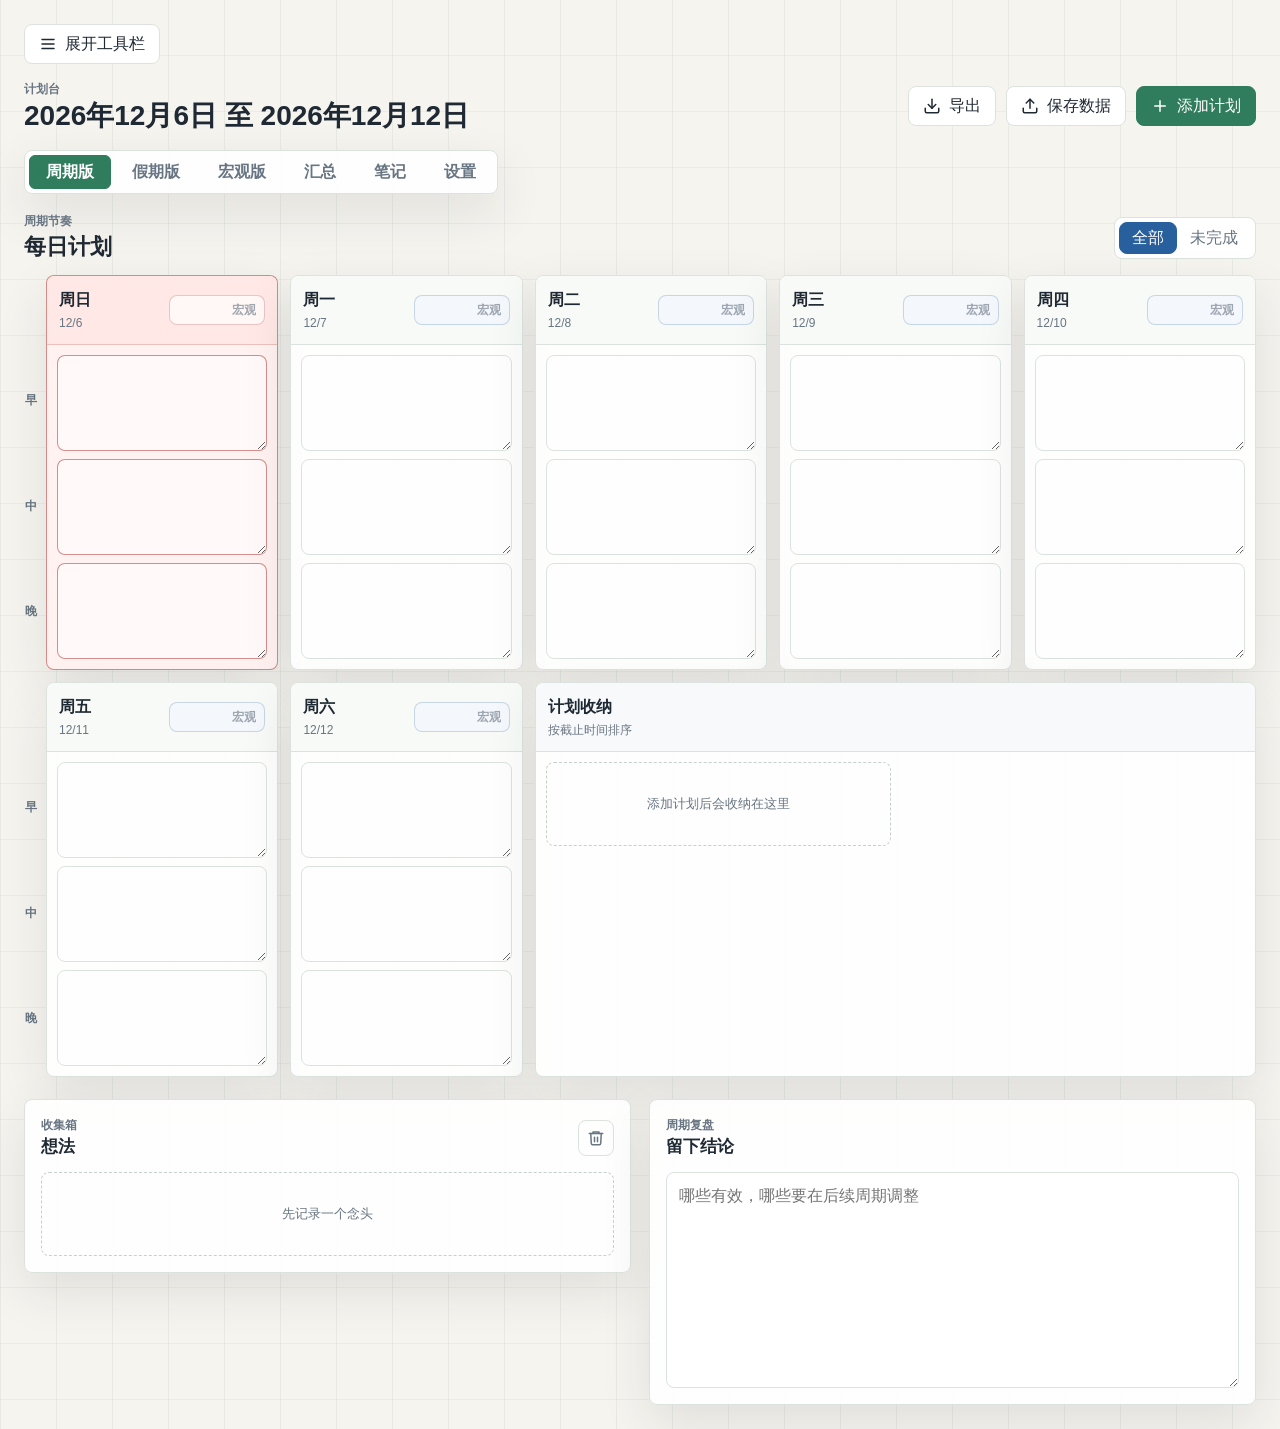
==== commit 4fe6bfe8: "Add collapsible planner sidebar" ====
--- a/daily_program/index.html
+++ b/daily_program/index.html
@@ -4,11 +4,11 @@
     <meta charset="utf-8" />
     <meta name="viewport" content="width=device-width, initial-scale=1" />
     <title>周期计划</title>
-    <link rel="stylesheet" href="styles.css?v=20260806-3" />
+    <link rel="stylesheet" href="styles.css?v=20261002-1" />
   </head>
   <body>
-    <div class="app-shell">
-      <aside class="sidebar">
+    <div class="app-shell sidebar-collapsed">
+      <aside class="sidebar" id="plannerSidebar" hidden>
         <div class="brand">
           <div class="brand-mark" aria-hidden="true">
             <svg viewBox="0 0 24 24" focusable="false">
@@ -123,6 +123,12 @@
       </aside>
 
       <main class="main-content">
+        <div class="sidebar-controls">
+          <button class="ghost-button" id="toggleSidebar" type="button" aria-controls="plannerSidebar" aria-expanded="false">
+            <svg viewBox="0 0 24 24" aria-hidden="true" focusable="false"><path d="M4 6h16M4 12h16M4 18h16" /></svg>
+            <span id="toggleSidebarLabel">展开工具栏</span>
+          </button>
+        </div>
         <header class="topbar">
           <div>
             <p class="eyebrow">计划台</p>
@@ -610,6 +616,6 @@
     </dialog>
 
     <div class="toast" id="toast" role="status" aria-live="polite"></div>
-    <script src="app.js?v=20260830-1"></script>
+    <script src="app.js?v=20261002-1"></script>
   </body>
 </html>
--- a/daily_program/styles.css
+++ b/daily_program/styles.css
@@ -2128,3 +2128,46 @@
     flex: 1;
   }
 }
+
+/* Keep the planner wide until its tools are requested. */
+.app-shell.sidebar-collapsed {
+  grid-template-columns: minmax(0, 1fr);
+}
+
+.sidebar[hidden] {
+  display: none;
+}
+
+.sidebar-controls {
+  margin-bottom: 16px;
+}
+
+#toggleSidebar:focus-visible {
+  outline: 2px solid var(--green);
+  outline-offset: 3px;
+}
+
+@media (max-width: 860px) {
+  .main-content {
+    order: -1;
+  }
+
+  .app-shell:not(.sidebar-collapsed) .sidebar {
+    position: fixed;
+    top: 70px;
+    bottom: 0;
+    left: 0;
+    z-index: 20;
+    width: min(300px, 100%);
+    height: auto;
+    overflow: auto;
+    border-right: 1px solid var(--line);
+    box-shadow: var(--shadow);
+  }
+
+  .sidebar-controls {
+    position: relative;
+    z-index: 21;
+    margin-bottom: 12px;
+  }
+}
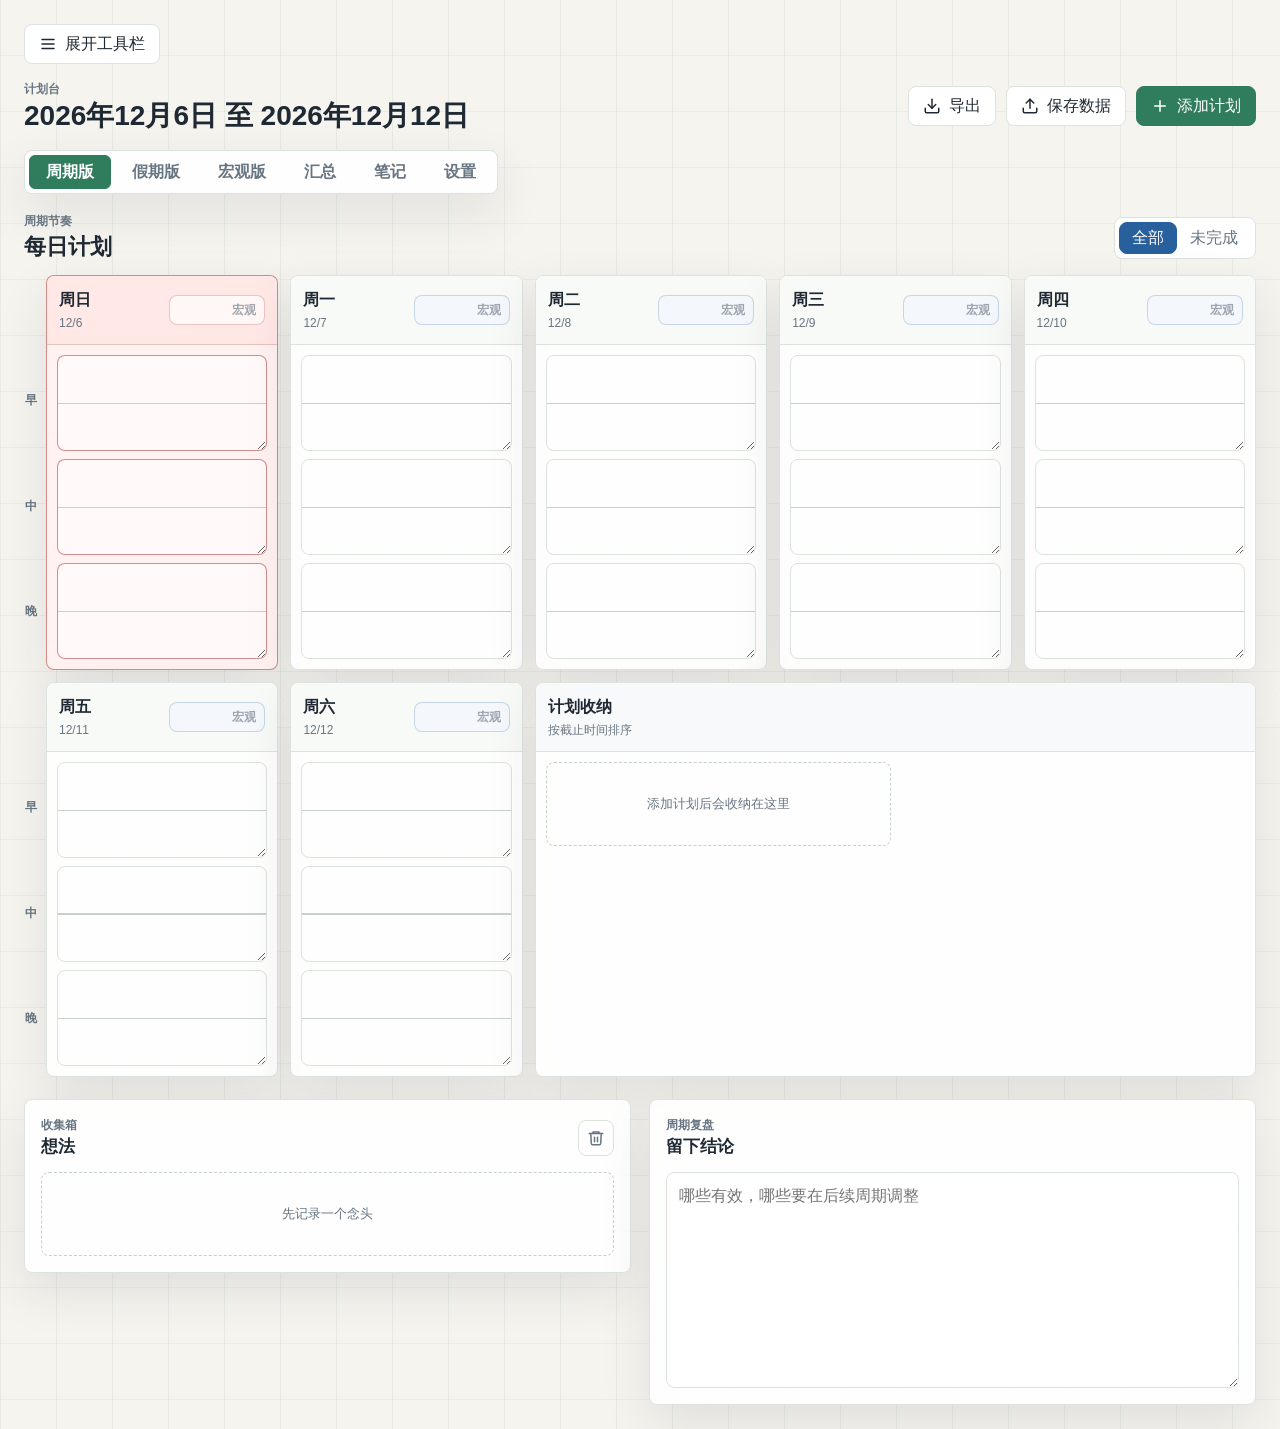
==== commit 70f33572: "Divide planner cells with a horizontal center line" ====
--- a/daily_program/index.html
+++ b/daily_program/index.html
@@ -4,7 +4,7 @@
     <meta charset="utf-8" />
     <meta name="viewport" content="width=device-width, initial-scale=1" />
     <title>周期计划</title>
-    <link rel="stylesheet" href="styles.css?v=20261002-1" />
+    <link rel="stylesheet" href="styles.css?v=20261002-2" />
   </head>
   <body>
     <div class="app-shell sidebar-collapsed">
--- a/daily_program/styles.css
+++ b/daily_program/styles.css
@@ -2171,3 +2171,16 @@
     margin-bottom: 12px;
   }
 }
+
+/* Divide each morning / afternoon / evening planning cell in half. */
+.day-slot,
+.day-column.today .day-slot {
+  background-image: linear-gradient(
+    to bottom,
+    transparent calc(50% - 0.5px),
+    var(--line-strong) calc(50% - 0.5px),
+    var(--line-strong) calc(50% + 0.5px),
+    transparent calc(50% + 0.5px)
+  );
+  background-repeat: no-repeat;
+}
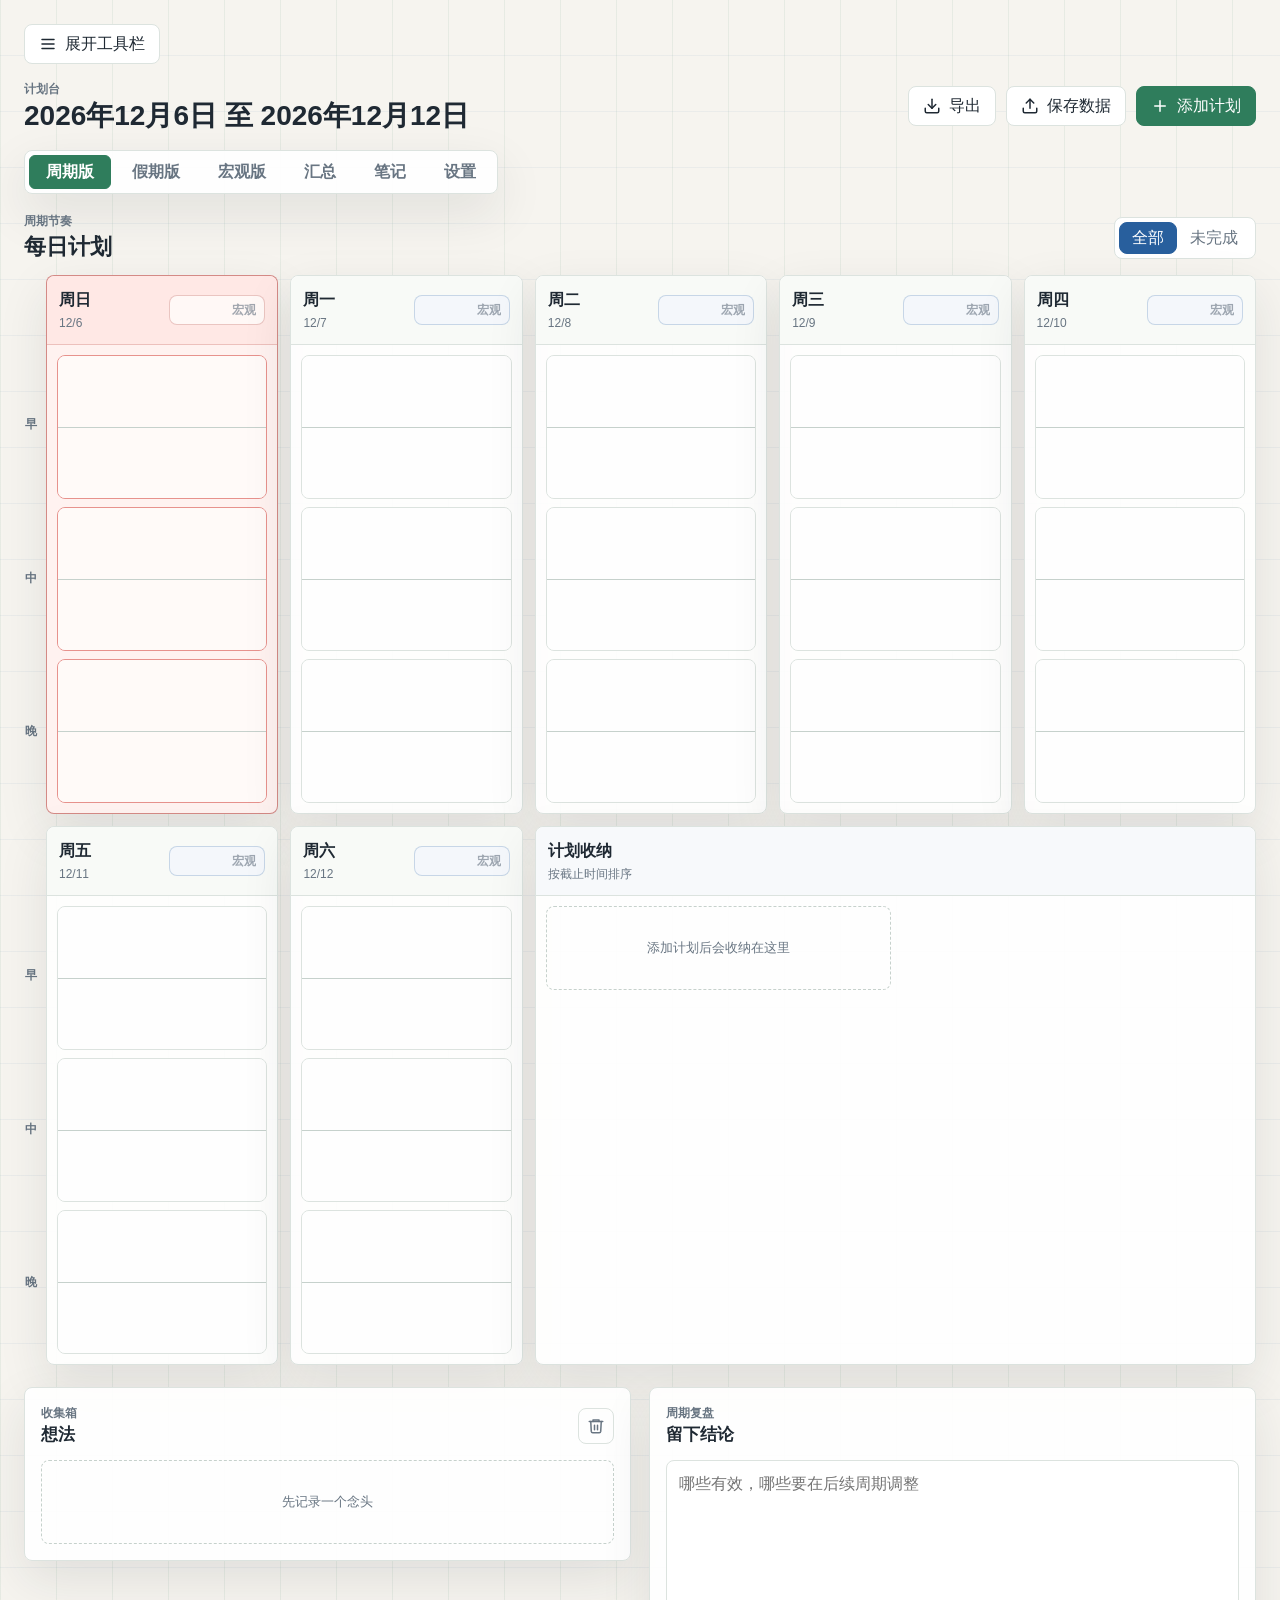
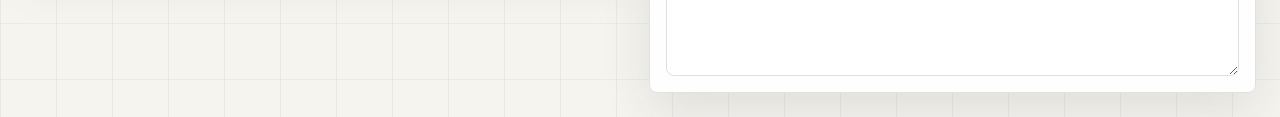
==== commit ba8b9b57: "Split planner slots into independent upper and lower inputs" ====
--- a/daily_program/index.html
+++ b/daily_program/index.html
@@ -4,7 +4,7 @@
     <meta charset="utf-8" />
     <meta name="viewport" content="width=device-width, initial-scale=1" />
     <title>周期计划</title>
-    <link rel="stylesheet" href="styles.css?v=20261002-2" />
+    <link rel="stylesheet" href="styles.css?v=20261002-3" />
   </head>
   <body>
     <div class="app-shell sidebar-collapsed">
@@ -616,6 +616,6 @@
     </dialog>
 
     <div class="toast" id="toast" role="status" aria-live="polite"></div>
-    <script src="app.js?v=20261002-1"></script>
+    <script src="app.js?v=20261002-3"></script>
   </body>
 </html>
--- a/daily_program/styles.css
+++ b/daily_program/styles.css
@@ -2172,15 +2172,35 @@
   }
 }
 
-/* Divide each morning / afternoon / evening planning cell in half. */
-.day-slot,
-.day-column.today .day-slot {
-  background-image: linear-gradient(
-    to bottom,
-    transparent calc(50% - 0.5px),
-    var(--line-strong) calc(50% - 0.5px),
-    var(--line-strong) calc(50% + 0.5px),
-    transparent calc(50% + 0.5px)
-  );
-  background-repeat: no-repeat;
-}
+/* Two independently editable cells share one outer border and center divider. */
+.day-slot-halves {
+  display: grid;
+  grid-template-rows: repeat(2, minmax(0, 1fr));
+  min-width: 0;
+  min-height: 96px;
+  overflow: hidden;
+  border: 1px solid var(--line);
+  border-radius: var(--radius);
+}
+
+.day-slot-halves .day-slot {
+  width: 100%;
+  min-width: 0;
+  min-height: 0;
+  height: 100%;
+  resize: none;
+  border: 0;
+  border-radius: 0;
+}
+
+.day-slot-halves .day-slot + .day-slot {
+  border-top: 1px solid var(--line-strong);
+}
+
+.day-column.today .day-slot-halves {
+  border-color: #e7928d;
+}
+
+.day-slot-halves .day-slot:focus {
+  box-shadow: inset 0 0 0 2px rgba(47, 125, 92, 0.3);
+}
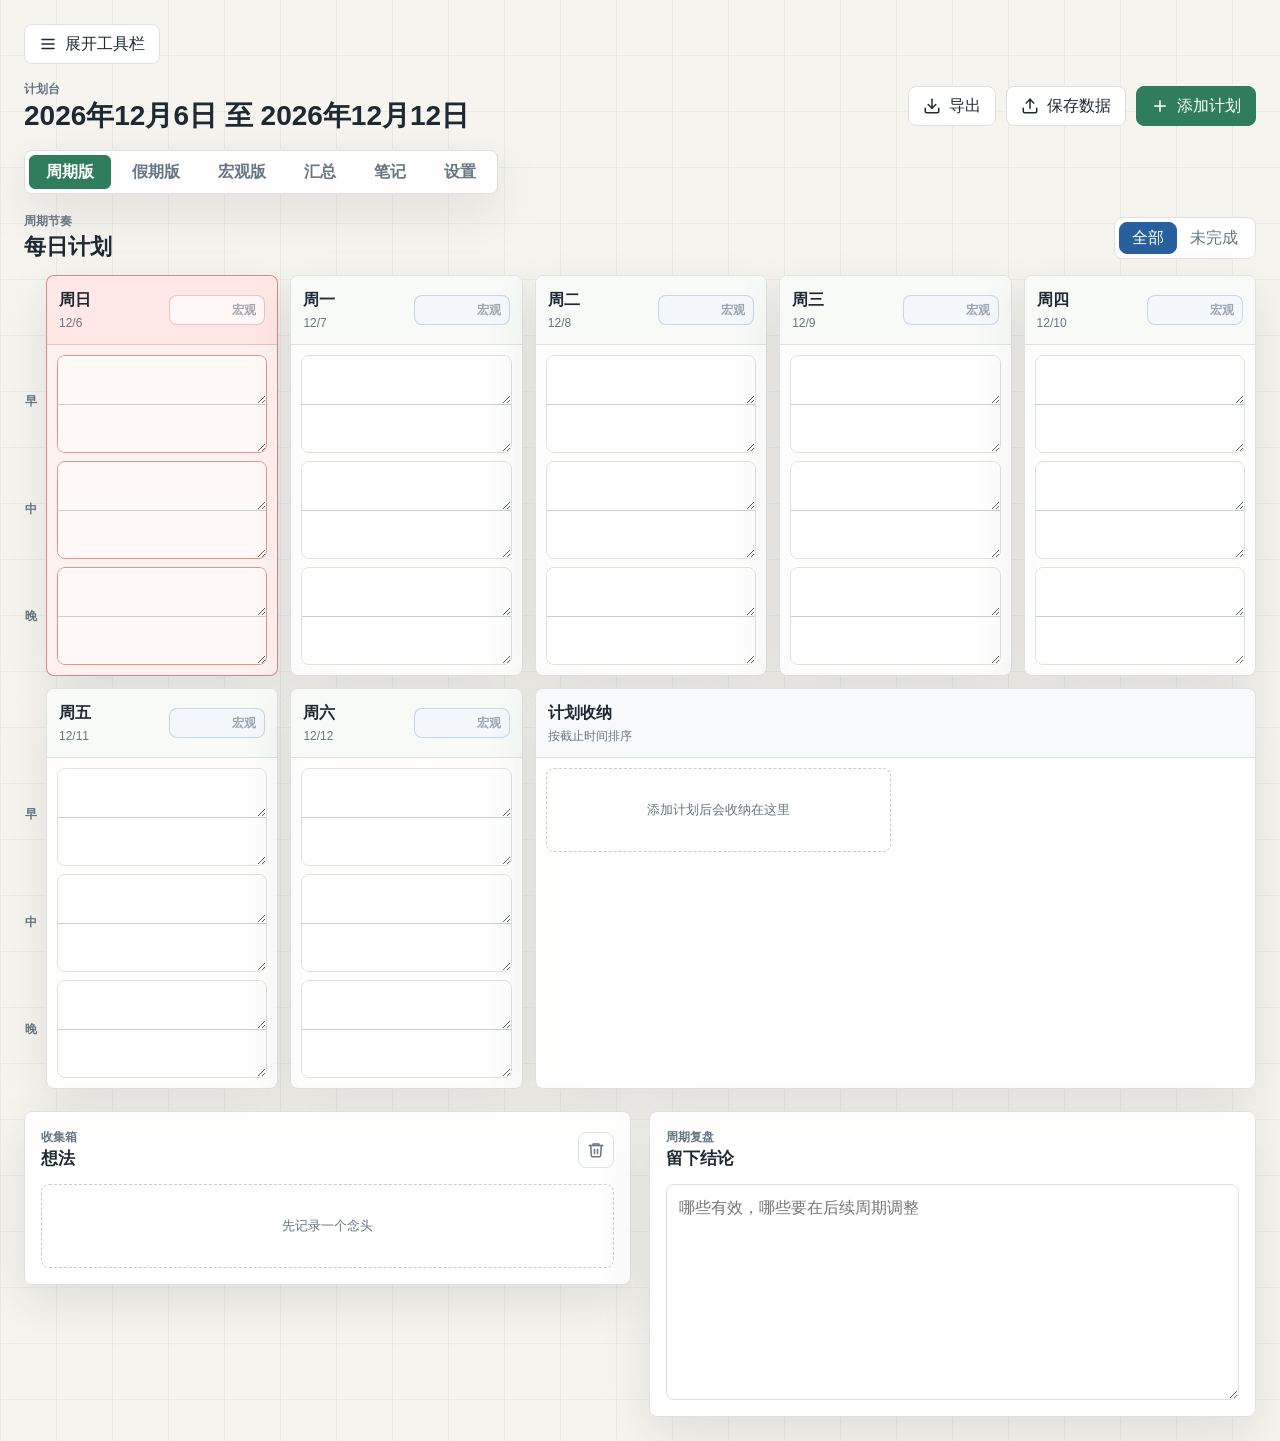
==== commit 8273986f: "Restore vertical resizing for split planner inputs" ====
--- a/daily_program/index.html
+++ b/daily_program/index.html
@@ -4,7 +4,7 @@
     <meta charset="utf-8" />
     <meta name="viewport" content="width=device-width, initial-scale=1" />
     <title>周期计划</title>
-    <link rel="stylesheet" href="styles.css?v=20261002-3" />
+    <link rel="stylesheet" href="styles.css?v=20261002-4" />
   </head>
   <body>
     <div class="app-shell sidebar-collapsed">
--- a/daily_program/styles.css
+++ b/daily_program/styles.css
@@ -2174,8 +2174,8 @@
 
 /* Two independently editable cells share one outer border and center divider. */
 .day-slot-halves {
-  display: grid;
-  grid-template-rows: repeat(2, minmax(0, 1fr));
+  display: flex;
+  flex-direction: column;
   min-width: 0;
   min-height: 96px;
   overflow: hidden;
@@ -2184,11 +2184,12 @@
 }
 
 .day-slot-halves .day-slot {
+  flex: 1 0 auto;
   width: 100%;
   min-width: 0;
-  min-height: 0;
-  height: 100%;
-  resize: none;
+  min-height: 48px;
+  height: 48px;
+  resize: vertical;
   border: 0;
   border-radius: 0;
 }
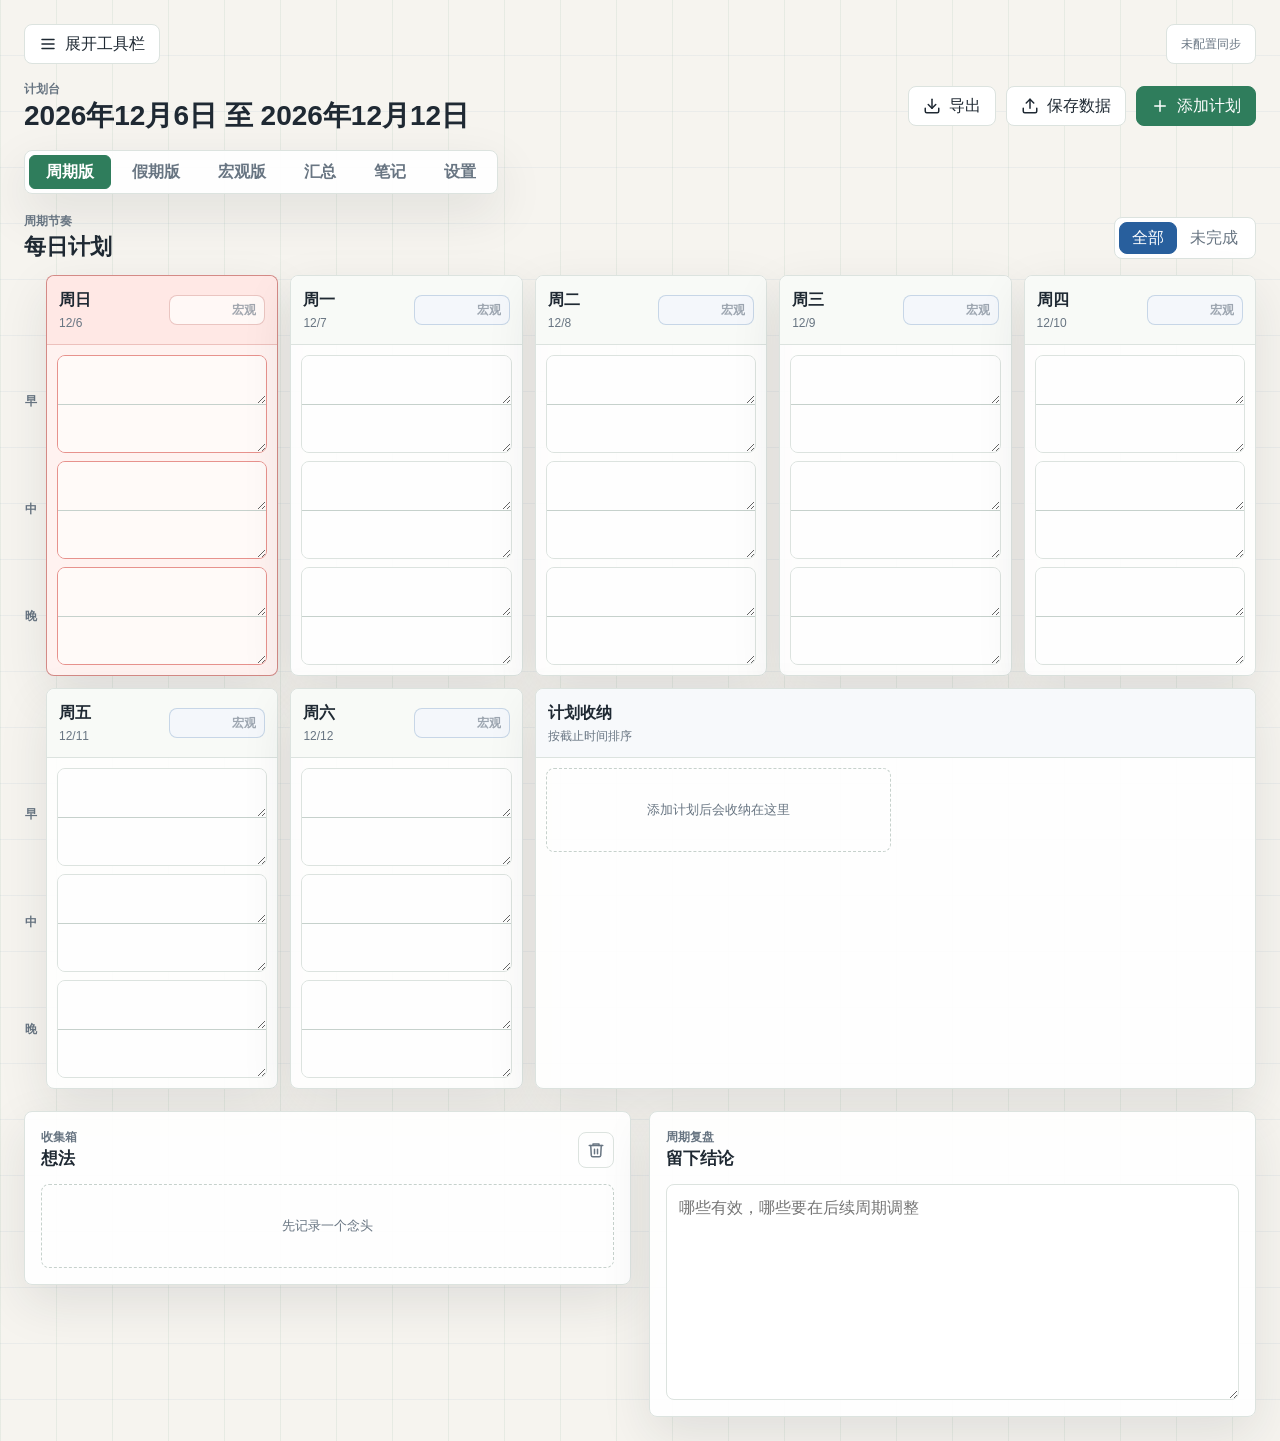
==== commit 8df38b2a: "Make automatic sync queued, recoverable and visibly report conflicts" ====
--- a/daily_program/index.html
+++ b/daily_program/index.html
@@ -4,7 +4,7 @@
     <meta charset="utf-8" />
     <meta name="viewport" content="width=device-width, initial-scale=1" />
     <title>周期计划</title>
-    <link rel="stylesheet" href="styles.css?v=20261002-4" />
+    <link rel="stylesheet" href="styles.css?v=20261004-1" />
   </head>
   <body>
     <div class="app-shell sidebar-collapsed">
@@ -128,6 +128,12 @@
             <svg viewBox="0 0 24 24" aria-hidden="true" focusable="false"><path d="M4 6h16M4 12h16M4 18h16" /></svg>
             <span id="toggleSidebarLabel">展开工具栏</span>
           </button>
+          <button class="ghost-button sync-indicator" id="syncIndicator" type="button" aria-live="polite">尚未同步</button>
+        </div>
+        <div id="syncNotice" class="sync-notice" role="status" hidden>
+          <span id="syncNoticeText"></span>
+          <div><button class="ghost-button" id="syncRetry" type="button">重试 / 处理</button>
+          <button class="ghost-button" id="syncResolve" type="button">同步设置</button></div>
         </div>
         <header class="topbar">
           <div>
@@ -616,6 +622,6 @@
     </dialog>
 
     <div class="toast" id="toast" role="status" aria-live="polite"></div>
-    <script src="app.js?v=20261002-3"></script>
+    <script src="app.js?v=20261004-1"></script>
   </body>
 </html>
--- a/daily_program/styles.css
+++ b/daily_program/styles.css
@@ -2205,3 +2205,10 @@
 .day-slot-halves .day-slot:focus {
   box-shadow: inset 0 0 0 2px rgba(47, 125, 92, 0.3);
 }
+
+.sidebar-controls { display: flex; justify-content: space-between; align-items: center; gap: 8px; }
+.sync-indicator { font-size: 12px; color: var(--muted); }
+.sync-error { color: var(--red); border-color: var(--red); }
+.sync-notice { padding: 12px; margin-bottom: 16px; border: 1px solid #e7928d; border-radius: var(--radius); background: #fff2ef; color: var(--red); font-size: 13px; overflow-wrap: anywhere; }
+.sync-notice[hidden] { display: none; }
+.sync-notice > div { display: flex; gap: 8px; margin-top: 8px; }
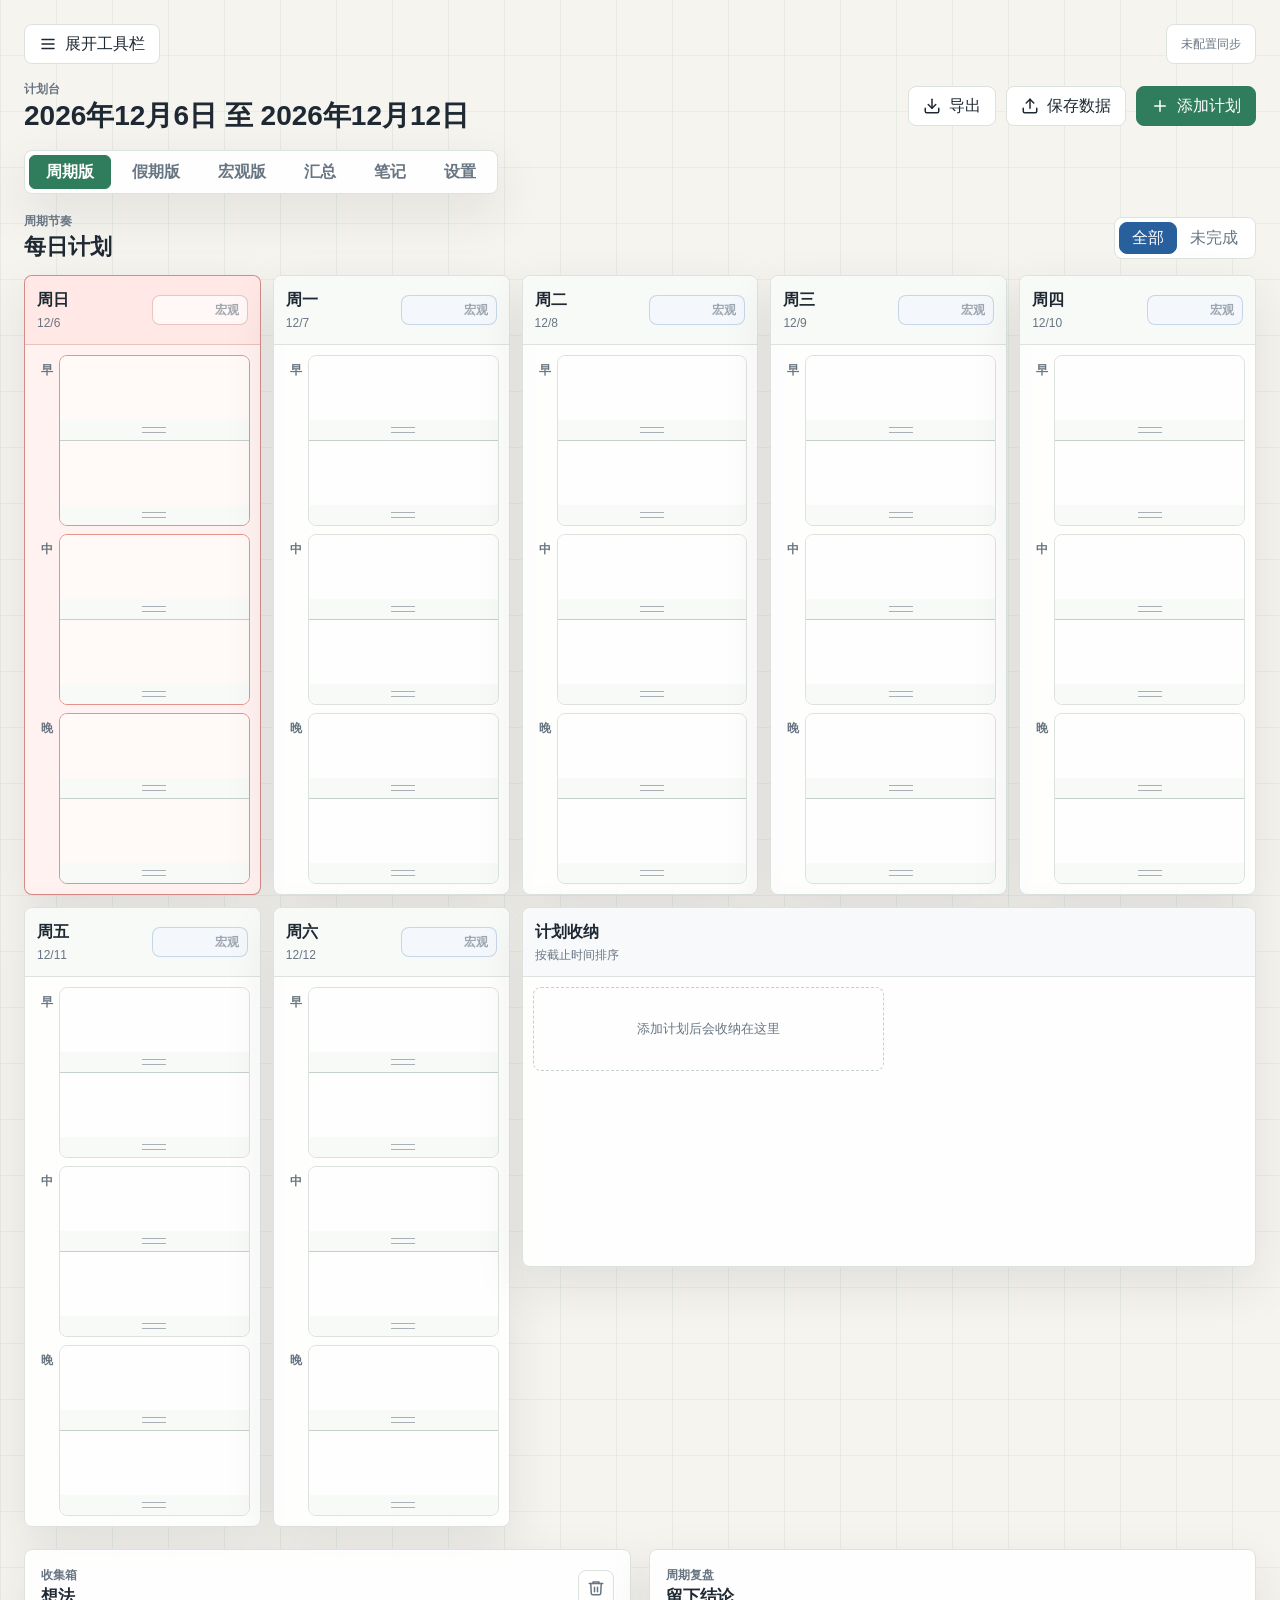
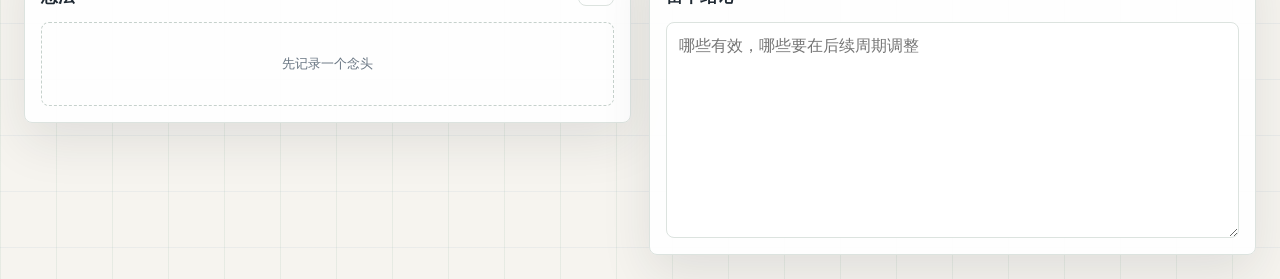
==== commit ffe45878: "Isolate planner cell resizing with touch-friendly persistent handles" ====
--- a/daily_program/index.html
+++ b/daily_program/index.html
@@ -4,7 +4,7 @@
     <meta charset="utf-8" />
     <meta name="viewport" content="width=device-width, initial-scale=1" />
     <title>周期计划</title>
-    <link rel="stylesheet" href="styles.css?v=20261004-1" />
+    <link rel="stylesheet" href="styles.css?v=20261004-3" />
   </head>
   <body>
     <div class="app-shell sidebar-collapsed">
@@ -135,6 +135,12 @@
           <div><button class="ghost-button" id="syncRetry" type="button">重试 / 处理</button>
           <button class="ghost-button" id="syncResolve" type="button">同步设置</button></div>
         </div>
+        <section id="syncConflicts" class="sync-conflicts" hidden aria-labelledby="syncConflictsTitle">
+          <h3 id="syncConflictsTitle">处理同步冲突</h3>
+          <p>其他修改会自动合并。请选择冲突内容，未确认前保留本地和远端两份数据。</p>
+          <div id="syncConflictList"></div>
+          <button class="primary-button" id="syncApplyMerge" type="button">确认合并并继续同步</button>
+        </section>
         <header class="topbar">
           <div>
             <p class="eyebrow">计划台</p>
@@ -622,6 +628,8 @@
     </dialog>
 
     <div class="toast" id="toast" role="status" aria-live="polite"></div>
-    <script src="app.js?v=20261004-1"></script>
+    <script src="sync-merge.js?v=20261004-1"></script>
+    <script src="slot-resize.js?v=20261004-1"></script>
+    <script src="app.js?v=20261004-3"></script>
   </body>
 </html>
--- a/daily_program/styles.css
+++ b/daily_program/styles.css
@@ -2184,17 +2184,17 @@
 }
 
 .day-slot-halves .day-slot {
-  flex: 1 0 auto;
+  flex: none;
   width: 100%;
   min-width: 0;
   min-height: 48px;
-  height: 48px;
-  resize: vertical;
+  height: 64px;
+  resize: none;
   border: 0;
   border-radius: 0;
 }
 
-.day-slot-halves .day-slot + .day-slot {
+.day-slot-halves .day-slot-cell + .day-slot-cell {
   border-top: 1px solid var(--line-strong);
 }
 
@@ -2212,3 +2212,54 @@
 .sync-notice { padding: 12px; margin-bottom: 16px; border: 1px solid #e7928d; border-radius: var(--radius); background: #fff2ef; color: var(--red); font-size: 13px; overflow-wrap: anywhere; }
 .sync-notice[hidden] { display: none; }
 .sync-notice > div { display: flex; gap: 8px; margin-top: 8px; }
+
+.sync-conflicts { padding: 16px; margin-bottom: 16px; background: var(--surface); border: 1px solid var(--line); border-radius: var(--radius); }
+.sync-conflicts[hidden] { display: none; }
+.sync-conflict-card { margin-bottom: 16px; padding: 12px; border: 1px solid var(--line); border-radius: var(--radius); }
+.sync-conflict-card h4 { margin: 0 0 12px; overflow-wrap: anywhere; }
+.sync-conflict-card pre { white-space: pre-wrap; overflow-wrap: anywhere; max-height: 220px; overflow: auto; background: var(--surface-soft); padding: 8px; }
+.sync-conflict-card > div { display: flex; flex-wrap: wrap; gap: 8px; margin: 8px 0; }
+.sync-conflict-card textarea { width: 100%; }
+.sync-conflict-card textarea[hidden] { display: none; }
+
+/* Each input owns its height. Other days and halves never stretch to fill it. */
+.week-row { display: block; }
+.week-row-cells { align-items: start; }
+.time-marker { display: none; }
+.day-column { min-width: 0; min-height: 0; align-self: start; }
+.day-slot-list { flex: none; }
+.day-slot-row { flex: none; min-height: 0; align-items: start; grid-template-columns: 24px minmax(0, 1fr); }
+.day-slot-row::before {
+  content: attr(data-slot-label);
+  display: grid;
+  place-items: center;
+  padding-top: 6px;
+  color: var(--muted);
+  font-size: 12px;
+  font-weight: 800;
+}
+.day-slot-halves { display: block; min-height: 0; align-self: start; }
+.day-slot-cell { min-width: 0; }
+.day-slot-cell .day-slot { display: block; overflow: auto; }
+.slot-resize-handle {
+  display: flex;
+  align-items: center;
+  justify-content: center;
+  width: 100%;
+  height: 20px;
+  padding: 0;
+  border: 0;
+  border-radius: 0;
+  background: var(--surface-soft);
+  color: var(--muted);
+  cursor: ns-resize;
+  touch-action: none;
+  user-select: none;
+}
+.slot-resize-handle::after { content: ""; width: 24px; height: 4px; border-top: 1px solid currentColor; border-bottom: 1px solid currentColor; opacity: 0.55; }
+.slot-resize-handle:hover, .slot-resize-handle.resizing { background: #e8f3ed; color: var(--green); }
+.slot-resize-handle:focus-visible { outline: 2px solid var(--green); outline-offset: -2px; }
+@media (max-width: 860px) {
+  .day-slot-row::before { border: 0; background: transparent; }
+  .slot-resize-handle { height: 28px; }
+}
